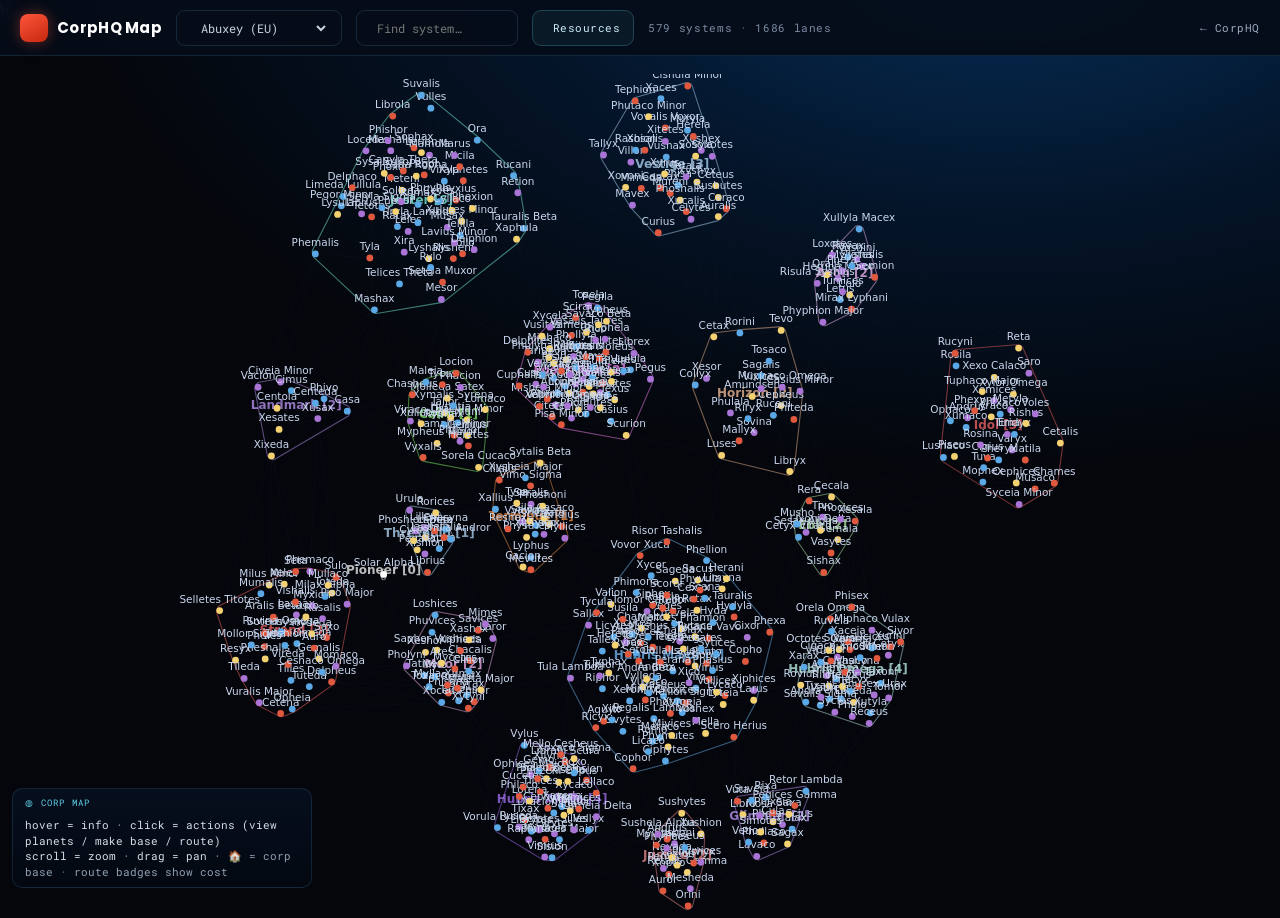
==== map/index.html @ 0e49be0c "Map: fix system clicks swallowed as drags (5px pan threshold) + align canvas offset to 56px header. " ====
<!DOCTYPE html>
<html lang="en">
<head>
<meta charset="utf-8">
<meta name="viewport" content="width=device-width, initial-scale=1">
<title>CorpHQ — SpaceCraft Galaxy Map</title>\n<link rel="icon" type="image/svg+xml" href="data:image/svg+xml,%3Csvg xmlns=%27http://www.w3.org/2000/svg%27 viewBox=%270 0 64 64%27%3E%3Cpolygon points=%2732,5 55,18.5 55,45.5 32,59 9,45.5 9,18.5%27 fill=%27none%27 stroke=%27%235eb2ff%27 stroke-width=%274%27/%3E%3Ccircle cx=%2732%27 cy=%2732%27 r=%278%27 fill=%27%23a78bfa%27/%3E%3Ccircle cx=%2747%27 cy=%2723%27 r=%274%27 fill=%27%23ffb454%27/%3E%3C/svg%3E">
<style>
:root{--bg:#0b0e14;--panel:#161b26;--panel2:#1e2534;--border:#2a3348;--text:#dbe4f5;--dim:#8593ad;--accent:#5eb2ff;--accent2:#ffb454;--good:#4ade80;--bad:#f87171;--chip:#233049;--card:#191f2cf2}
*{box-sizing:border-box}
body{margin:0;background:var(--bg);color:var(--text);font:13px/1.4 system-ui,Segoe UI,Roboto,sans-serif;overflow:hidden}
#top{position:fixed;top:0;left:0;right:0;height:46px;display:flex;align-items:center;gap:10px;padding:0 14px;background:var(--panel);border-bottom:1px solid var(--border);z-index:40}
#top h1{font-size:14px;color:var(--accent);margin:0;white-space:nowrap}
#top a{color:var(--dim);text-decoration:none;font-size:12px}
#top a:hover{color:var(--text)}
select,input{background:var(--panel2);border:1px solid var(--border);color:var(--text);border-radius:7px;padding:5px 8px;font-size:12px;outline:none}
canvas{display:block;cursor:grab}
canvas.drag{cursor:grabbing}
button.btn{background:var(--accent);color:#08111f;border:0;border-radius:7px;padding:5px 10px;font-weight:600;cursor:pointer;font-size:12px}
button.btn.sec{background:var(--panel2);color:var(--text);border:1px solid var(--border)}
button.btn.warn{background:var(--accent2);color:#1a1200}
button.btn:hover{filter:brightness(1.12)}
.muted{color:var(--dim);font-size:11px}

/* hover / pinned card */
#card{position:fixed;width:320px;max-height:82vh;overflow:hidden;display:none;background:var(--card);border:1px solid #3a4763;border-radius:10px;z-index:50;display:none;box-shadow:0 10px 40px #000a;backdrop-filter:blur(4px)}
#card .hd{padding:10px 12px;border-bottom:1px solid var(--border)}
#card .sect{font-size:10px;letter-spacing:1px;color:var(--dim);text-transform:uppercase}
#card .nm{font-size:16px;font-weight:700;margin:2px 0}
#card .sub{font-size:11px;color:var(--dim);display:flex;align-items:center;gap:6px}
.stardot{width:9px;height:9px;border-radius:50%;display:inline-block}
#card .actions{display:flex;gap:6px;padding:8px 12px;border-bottom:1px solid var(--border);flex-wrap:wrap}
#card .grp{padding:6px 12px 2px;font-size:10px;letter-spacing:1px;color:var(--dim)}
#card .ri{display:flex;align-items:center;gap:8px;background:#141a26;border:1px solid #232d42;border-radius:7px;margin:3px 10px;padding:5px 8px}
#card .ri img{width:26px;height:26px;border-radius:5px;flex-shrink:0}
#card .ri .n{flex:1;font-size:12.5px}
#card .badge{background:#1b2740;border:1px solid #2e3f63;color:#9fc3ff;border-radius:5px;font-size:11px;padding:1px 7px;font-weight:600}
#card .none{padding:2px 14px 6px;font-size:11px;color:var(--dim);font-style:italic}
#card .temp{float:right;font-size:10px;font-weight:700;letter-spacing:1px}
#card .foot{padding:8px 12px}

#legend{position:fixed;left:12px;bottom:12px;background:var(--panel);border:1px solid var(--border);border-radius:10px;padding:8px 12px;font-size:11px;z-index:30;max-width:300px;opacity:.92}
#status{position:fixed;left:50%;top:60px;transform:translateX(-50%);background:var(--panel);border:1px solid var(--border);border-radius:8px;padding:6px 14px;z-index:60;display:none}
#resPanel{position:fixed;top:46px;left:0;bottom:0;width:250px;background:var(--panel);border-right:1px solid var(--border);overflow-y:auto;padding:10px;z-index:30;display:none}
.resitem{display:flex;align-items:center;gap:6px;padding:3px 6px;border-radius:6px;cursor:pointer;font-size:12px}
.resitem img{width:20px;height:20px;border-radius:4px}
.resitem:hover{background:var(--panel2)}
.resitem.on{background:#1c2c45;color:var(--accent)}
.resitem .pill{margin-left:auto;font-size:10px;color:var(--dim)}
#routeBar{position:fixed;top:52px;left:50%;transform:translateX(-50%);background:var(--panel);border:1px solid var(--border);border-radius:10px;padding:8px 14px;z-index:35;display:none;font-size:12px;max-width:70vw}
#backBtn{position:fixed;top:56px;left:12px;z-index:35;display:none}
/* modal */
#modal{position:fixed;inset:0;background:#0009;z-index:70;display:none;align-items:center;justify-content:center}
#modal .box{background:var(--panel);border:1px solid var(--border);border-radius:12px;width:420px;max-height:80vh;overflow-y:auto;padding:16px}
#modal h3{margin:0 0 10px;color:var(--accent2);font-size:15px}
#modal label{display:block;margin:8px 0 3px;font-size:12px;color:var(--dim)}
#modal input[type=text]{width:100%}
.mineopt{display:flex;align-items:center;gap:8px;padding:4px 6px;border-radius:6px}
.mineopt:hover{background:var(--panel2)}
.mineopt img{width:22px;height:22px;border-radius:4px}
.mineopt .d{margin-left:auto;font-size:10px;color:var(--dim)}
#toast{position:fixed;bottom:18px;left:50%;transform:translateX(-50%);background:#123524;border:1px solid #1f7a4c;color:#7ef0b2;border-radius:9px;padding:8px 16px;z-index:80;display:none;font-size:13px}
.scrollsec{max-height:38vh;overflow-y:auto;overscroll-behavior:contain}
.scrollsec::-webkit-scrollbar{width:8px}
.scrollsec::-webkit-scrollbar-thumb{background:#2e3a55;border-radius:4px}
.finder{position:fixed;top:46px;right:0;bottom:0;width:300px;background:var(--panel);border-left:1px solid var(--border);overflow-y:auto;padding:10px;z-index:16;display:none}
.finder .fhead{display:flex;align-items:center;gap:8px;margin-bottom:8px}
.finder .fhead img{width:26px;height:26px;border-radius:5px}
.finder select{width:100%;margin-bottom:8px}
.frow{display:flex;justify-content:space-between;gap:6px;padding:6px;border-radius:7px;cursor:pointer;border-bottom:1px solid #1e2637;font-size:12px}
.frow:hover{background:var(--panel2)}
</style>
<link rel="preconnect" href="https://fonts.gstatic.com" crossorigin>
<link href="https://fonts.googleapis.com/css2?family=Poppins:wght@600;700&family=Roboto+Mono:wght@400;500;600&family=Inter:wght@400;500;600&display=swap" rel="stylesheet">
<link rel="stylesheet" href="https://unpkg.com/@phosphor-icons/web@2.1.0/src/fill/style.css">
<style id="hud-map-skin">
:root{
  --bg:#04060b !important;--panel:#0b1a30 !important;--panel2:#12233c !important;--border:#1d3a5c !important;
  --text:#eaf3fb !important;--dim:#9fb0c4 !important;--accent:#66e0fa !important;--accent2:#ffd049 !important;
  --good:#5fe9ce !important;--bad:#ff7a7a !important;--chip:#12233c !important;--card:rgba(8,18,34,.96) !important;
}
body{font-family:"Inter",-apple-system,BlinkMacSystemFont,"Segoe UI",Roboto,sans-serif !important;
  background:radial-gradient(1200px 700px at 78% -8%, #06305c 0%, #041428 42%, #04060b 78%) !important;}
#top{background:rgba(6,13,24,.92) !important;border-bottom:1px solid rgba(96,165,215,.16) !important;backdrop-filter:blur(6px)}
#top h1{font-family:"Poppins","Inter",sans-serif !important;font-weight:700 !important;color:#fff !important;letter-spacing:.02em}
#legend,#status,#routeBar,#resPanel,.finder,#modal .box{background:linear-gradient(180deg,rgba(8,18,34,.94),rgba(4,9,18,.96)) !important;border-color:rgba(96,165,215,.18) !important}
button.btn{background:linear-gradient(150deg,#04aad6,#0d6d91) !important;color:#04121c !important;border:1px solid #66e0fa !important;font-family:"Roboto Mono",monospace;font-weight:600}
button.btn.sec{background:rgba(102,224,250,.06) !important;color:#cfeefb !important;border:1px solid rgba(102,224,250,.2) !important}
button.btn.warn{background:linear-gradient(150deg,#fd563c,#c6280f) !important;color:#fff !important;border:1px solid #ff7b66 !important}
select,input{background:rgba(6,14,26,.7) !important;border:1px solid rgba(96,165,215,.18) !important;color:var(--text) !important;font-family:"Roboto Mono",monospace}
.resitem.on{background:rgba(102,224,250,.12) !important;color:var(--accent) !important}
#modal h3{color:var(--accent2) !important;font-family:"Poppins",sans-serif}
/* --- map header, matched to CorpHQ HUD reference --- */
#top{height:56px !important;gap:14px !important;padding:0 20px !important}
#top .mtitle{display:flex;align-items:center;gap:9px}
#top .mlogo{width:28px;height:28px;border-radius:8px;background:linear-gradient(150deg,#fd563c,#c6280f);display:flex;align-items:center;justify-content:center;box-shadow:0 0 14px rgba(253,86,60,.4)}
#top .mlogo i{font-size:16px;color:#fff}
#top .mword{font-family:"Poppins",sans-serif;font-weight:700;font-size:15px;color:#fff;letter-spacing:.02em}
#top .mpill{display:flex;align-items:center;gap:8px;background:rgba(6,14,26,.7);border:1px solid rgba(96,165,215,.18);border-radius:9px;padding:0 12px;height:36px}
#top .mpill i{font-size:14px;color:#66e0fa}
#top .mpill select,#top .mpill input{background:transparent !important;border:0 !important;padding:0 !important;height:34px;font-family:"Roboto Mono",monospace;font-size:12px;color:#c7d4e2 !important;outline:none;cursor:pointer}
#top .mpill input{width:128px;cursor:text}
#top .mbtn{display:inline-flex;align-items:center;gap:7px;height:36px;background:rgba(102,224,250,.06);border:1px solid rgba(102,224,250,.22);border-radius:9px;padding:0 13px;color:#cfeefb;font-family:"Roboto Mono",monospace;font-size:11px;letter-spacing:.04em;cursor:pointer}
#top .mbtn i{font-size:13px}
#top .mbtn:hover{border-color:rgba(102,224,250,.45)}
#top .mmeta{font-family:"Roboto Mono",monospace;font-size:11px;letter-spacing:.06em;color:#7d8ba1}
#top .mback{font-family:"Roboto Mono",monospace;font-size:11px;letter-spacing:.05em;color:#9fb0c4;text-decoration:none}
#top .mback:hover{color:#cfeefb}
/* panels re-anchored to 56px header */
#resPanel,.finder{top:56px !important}
#backBtn{top:66px !important}
#routeBar{top:64px !important}
#status{top:70px !important}
/* system detail card: top accent line */
#card{position:relative;border:1px solid rgba(102,224,250,.26) !important;border-radius:14px !important;box-shadow:0 30px 80px rgba(2,8,20,.6) !important}
#card::before{content:"";position:absolute;top:0;left:0;right:0;height:2px;background:linear-gradient(90deg,transparent,#66e0fa,transparent);z-index:3}
/* legend eyebrow */
#legend .leg-eyebrow{font-family:"Roboto Mono",monospace;font-size:9px;letter-spacing:.14em;color:#66e0fa;margin-bottom:8px;display:block}
#legend{font-family:"Roboto Mono",monospace !important}
</style>
</head>
<body>
<div id="top">
  <div class="mtitle"><span class="mlogo"><i class="ph-fill ph-shooting-star"></i></span><span class="mword">CorpHQ Map</span></div>
  <div class="mpill"><i class="ph-fill ph-globe"></i><select id="quadSel"></select></div>
  <div class="mpill"><i class="ph-fill ph-magnifying-glass"></i><input id="sysSearch" placeholder="Find system…" list="sysList"><datalist id="sysList"></datalist></div>
  <button class="mbtn" onclick="toggleRes()"><i class="ph-fill ph-funnel"></i>Resources</button>
  <button class="mbtn" id="routeClear" onclick="clearRoute()" style="display:none"><i class="ph-fill ph-x"></i>Clear route</button>
  <span class="mmeta" id="quadInfo"></span>
  <span style="flex:1"></span>
  <span class="mmeta" id="pilotChip" style="cursor:pointer" onclick="changePilot()" title="change pilot name"></span>
  <a class="mback" href="../">← CorpHQ</a>
</div>
<div id="resPanel"></div>
<div id="finder" class="finder"></div>
<button class="btn sec" id="backBtn" onclick="exitSystem()">← Galaxy</button>
<div id="routeBar"></div>
<canvas id="cv"></canvas>
<div id="card"></div>
<div id="legend"></div>
<div id="status"></div>
<div id="modal"><div class="box" id="modalBox"></div></div>
<div id="toast"></div>
<script src="https://cdn.jsdelivr.net/npm/@supabase/supabase-js@2"></script>
<script>
const RESOURCE_NAMES = {"aludeposit": "Aluminum Deposit", "aluclusterunderwaternative": "Aluminum Reduction", "aluclusteraquamarine": "Aquamarine", "alutitaneclusteraugurite": "Augurite", "copperclusterazurite": "Azurite", "basaltshell": "Basalt Shell", "aluironclusterbauxite": "Bauxite Rock", "shipwreckdeco05": "Big Intake Vent", "shipwreckblackbox": "Black Box", "bluegranitshell": "Blue Granite Shell", "copperclusternativecopper": "Brassy Outcrop", "waterdeposit": "Brine Pool", "brinegeyser": "Brine Water Geyser", "uraniumvanadiumclustercarnotite": "Carnotite Cluster", "chalcedonyshell": "Chalcedony Shell", "copperclusterchalcocite": "Chalcocite", "copperironclusterchalcopyrite": "Chalcopyrite", "chondriteshell": "Chondrite", "scoriashell": "Cinder", "cinnabar": "Cinnabar", "clayshell": "Clay Shell", "carbonclustercoal": "Coal Clump", "coaldeposit": "Coal Deposit", "platinumclustercooperite": "Cooperite", "copperdeposit": "Copper Deposit", "copperclustercopperstone": "Cupric Stone", "alunuggetdeposit": "Dense Aluminum Deposit", "coppernuggetdeposit": "Dense Copper Deposit", "ironnuggetdeposit": "Dense Iron Deposit", "platnuggetdeposit": "Dense Platinum Deposit", "dres22": "Deposit", "elmeriumclusterelmeritenight": "Elmerite", "aluclusteremerald": "Emerald", "ironclusterironstone": "Ferric Stone", "ironclusternickeliron": "Ferrous Outcrop", "gabbroshell": "Gabbro Shell", "diamondcluster": "Gigantic Diamonds", "granitshell": "Granite Shell", "graphitecluster": "Graphite", "quartzgrey": "Gray Quartz", "shipwrecktitaniumbeam": "Heavy-Duty Beam", "heliumgeyser": "Helium Geyser", "elmeriumclusterelmeriteday": "Hollow Outcrop", "shipwrecksteelhullscraps": "Hull Steel Scraps", "iceshell": "Ice Shell", "shipwreckdeco04": "Intake Vent", "irondeposit": "Iron Deposit", "ironasteroidshell": "Iron Spherule", "shipwreckcoil": "Magnetic Coil", "ironclustermagnetite": "Magnetite", "copperclustermalachite": "Malachite", "mercurygeyser": "Mercury Geyser", "mercurydeposit": "Mercury Pool", "shipwreckironsheet": "Metal Sheet", "shipwreckmicrochip": "Microchip", "shipwreckmotor": "Motor", "obsidianshell": "Obsidian Shell", "opalshell": "Opal Shell", "vanadiumclusterpatronite": "Patronite", "platinumclusterplatinomagnetite": "Plagnetite", "platinumdeposit": "Platinum Deposit", "shipwreckzirconiumtube": "Pressure-tight Tube", "pumiceshell": "Pumice", "pyritedeposit": "Pyrite Deposit", "pyrite": "Pyrite Formation", "radongeyser": "Radon Geyser", "quartzred": "Red Quartz", "rockwoodroot": "Rockwood Root", "shipwreckdeco01": "Round Hatch", "ironclusterspecularite": "S-Iron Cluster", "sandstonedeposit": "Sandstone Deposit", "silicatesandstone": "Sandstone Mound", "ironcarbonclustersiderite": "Siderite", "shipwrecksolarcell": "Solar Cell", "spacewheatroot": "Spacekorn Root", "shipwreckwing01": "Spoilers", "shipwreckwing02": "Spoilers", "shipwreckplate1": "Stainless Plate", "shipwrecksteelscraps": "Steel Scraps", "shipwrecksteelbeam": "Structural Beam", "sulfurdeposit": "Sulfur Deposit", "sulfurstone": "Sulphuric Stone", "shipwrecksystemscraps": "System Scraps", "copperclustertenorite": "Tenorite", "titaneclustertitanite": "Titanite", "titaniumdeposit": "Titanium Deposit", "irontitaneclustertitanomagnetite": "Titanomagnetite", "tungstendeposit": "Tungsten Deposit", "tungstenclusterunderwaternative": "Tungsten Reduction", "aluclusterturquoise": "Turquoise Clump", "aluclusterturquoisestone": "Turquoise Stone", "uraniumclusteruraninite": "Uraninite Outcrop", "vanadiumclustervanadinite": "Vanadinite", "vanadiumdeposit": "Vanadium Deposit", "carbonclustervitrous": "Vitreous Carbon", "vitriolgeyser": "Vitriol Geyser", "vitrioldeposit": "Vitriol Pool", "volcanicshell": "Volcanic Shell", "watergeyser": "Water Geyser", "shipwreckcoppertube": "Watertight Tube", "aluclusterwhitefeldspar": "White Feldspar Mound", "quartzwhite": "White Quartz", "shipwreckwing04": "Wings", "shipwreckwire": "Wire", "irontungstenclusterwolframite": "Wolframite", "zirconiumclusterzircon": "Zircon"};
const SYNC = { url:'https://echjwaxjgzhsqyhrlvzj.supabase.co', key:'sb_publishable_KrVSX1GtQrCSpmuHaZbEFw_VXBMNW9C' };
window.QUADS_URL='../data/index.json';
const ICON = id => 'https://cdn.pixel6.tools/spacecraft/images/icons/resources/'+id+'.webp?v=2';
const $ = s=>document.querySelector(s);
const esc = s=>String(s??'').replace(/[&<>"]/g,c=>({'&':'&amp;','<':'&lt;','>':'&gt;','"':'&quot;'}[c]));
const pretty = id => RESOURCE_NAMES[id.replace(/_/g,'').toLowerCase()] || id.replace(/_/g,' ').replace(/([a-z])([A-Z])/g,'$1 $2');
const ROMAN=['I','II','III','IV','V','VI','VII','VIII','IX','X','XI','XII'];
const TEMPS={PlanetCold2:['FROZEN','#7dd3fc'],PlanetCold1:['COLD','#a5d8ff'],PlanetHot1:['HOT','#fb923c'],PlanetHot2:['SCORCHING','#f87171']};
const STARC={Blue:'#5aa9e6',Red:'#f87171',Yellow:'#fbbf24',White:'#e2e8f0',Orange:'#fb923c',Green:'#4ade80',Purple:'#c084fc'};

let G=null, corpState=null, view={x:0,y:0,k:1}, mode='galaxy', curSys=null;
let hoverSys=null, hoverPlanet=null, pinned=null; // pinned = {type:'system'|'planet', sys, planet}
let resFilter=null, route={a:null,b:null,path:null,cost:0};
const cv=$('#cv'), ctx=cv.getContext('2d');
function resize(){ cv.width=innerWidth; cv.height=innerHeight-56; cv.style.marginTop='56px'; draw(); }
addEventListener('resize',resize);

/* ---------- data ---------- */
async function loadQuad(slug){
  showStatus('Loading '+slug+'…');
  G = await fetch('../data/galaxy-'+slug+'.json').then(r=>r.json());
  G.sysById={}; G.systems.forEach(s=>G.sysById[s.id]=s);
  G.adj={};
  for(const e of G.edges){ (G.adj[e.a]=G.adj[e.a]||[]).push({to:e.b,cost:e.cost}); (G.adj[e.b]=G.adj[e.b]||[]).push({to:e.a,cost:e.cost}); }
  G.resIndex={};
  for(const sy of G.systems) for(const pl of sy.planets) for(const k of ['res','dep','gey']) for(const rr of (pl[k]||[])){ (G.resIndex[rr.id]=G.resIndex[rr.id]||[]).push({sys:sy.id, p:pl.i, d:rr.d||0, n:rr.n||1}); }
  const xs=G.systems.map(s=>s.x), ys=G.systems.map(s=>s.y);
  const minx=Math.min(...xs),maxx=Math.max(...xs),miny=Math.min(...ys),maxy=Math.max(...ys);
  const k=Math.min(cv.width/(maxx-minx+200), cv.height/(maxy-miny+200));
  view={k, x:cv.width/2-(minx+maxx)/2*k, y:cv.height/2-(miny+maxy)/2*k};
  mode='galaxy'; curSys=null; pinned=null; clearRoute(false);
  $('#sysList').innerHTML=G.systems.map(s=>`<option value="${esc(s.name)}">`).join('');
  $('#quadInfo').textContent=G.systems.length+' systems · '+G.edges.length+' lanes';
  buildResourcePanel(); hideStatus(); hideCard(); draw();
  localStorage.setItem('corpmap:quad',slug);
}
function showStatus(t){ $('#status').textContent=t; $('#status').style.display='block'; }
function hideStatus(){ $('#status').style.display='none'; }
function toast(t){ const e=$('#toast'); e.textContent=t; e.style.display='block'; setTimeout(()=>e.style.display='none',2600); }

/* ---------- corp state ---------- */
async function pullCorp(){
  if(!window.CORP){ corpState={bases:[]}; return; }
  try{
    const r=await fetch(SYNC.url+'/rest/v1/bases?select=*',{headers:authHeaders()});
    const rows=await r.json();
    corpState={bases: Array.isArray(rows)? rows.map(x=>({id:x.id,name:x.name,type:x.btype,owner:x.owner,quadrant:x.quadrant,system:x.system,planet:x.planet,mining:x.mining||[]})) : []};
    draw();
  }catch(e){ corpState=corpState||{bases:[]}; }
}

/* ---------- aggregation ---------- */
function aggSys(s){
  const agg={res:{},dep:{},gey:{}};
  for(const p of s.planets) for(const k of ['res','dep','gey']) for(const r of (p[k]||[])){
    const e=agg[k][r.id]=agg[k][r.id]||{n:0,d:0}; e.n++; e.d=Math.max(e.d, r.d||0);
  }
  return agg;
}
function systemHasRes(s,id){ return s.planets.some(p=>['res','dep','gey'].some(k=>(p[k]||[]).some(r=>r.id===id))); }

/* ---------- resource panel ---------- */
function buildResourcePanel(){
  const m={};
  for(const s of G.systems) for(const p of s.planets) for(const k of ['res','dep','gey']) for(const r of (p[k]||[])){ m[r.id]=m[r.id]||new Set(); m[r.id].add(s.id); }
  const items=Object.entries(m).sort((a,b)=>pretty(a[0]).localeCompare(pretty(b[0])));
  $('#resPanel').innerHTML='<div class="muted" style="margin-bottom:6px">Click to highlight systems</div>'+
    items.map(([id,set])=>`<div class="resitem ${resFilter===id?'on':''}" onclick="setResFilter('${id}')"><img referrerpolicy="no-referrer" src="${ICON(id)}" onerror="this.style.visibility='hidden'"><span>${esc(pretty(id))}</span><span class="pill">${set.size}</span></div>`).join('');
}
function setResFilter(id){ resFilter=resFilter===id?null:id; buildResourcePanel(); renderFinder(resFilter); draw(); }
function toggleRes(){ const p=$('#resPanel'); p.style.display=p.style.display==='block'?'none':'block'; }

/* ---------- routing ---------- */
function dijkstra(a,b){
  const dist={},prev={},pq=[[0,a]]; dist[a]=0;
  while(pq.length){
    pq.sort((x,y)=>x[0]-y[0]); const [d,u]=pq.shift();
    if(u===b)break; if(d>(dist[u]??Infinity))continue;
    for(const e of (G.adj[u]||[])){ const nd=d+e.cost; if(nd<(dist[e.to]??Infinity)){dist[e.to]=nd;prev[e.to]=u;pq.push([nd,e.to]);} }
  }
  if(dist[b]==null)return null;
  const path=[b]; let c=b; while(c!==a){c=prev[c];path.unshift(c);}
  return {path,cost:dist[b]};
}
function dijkstraAll(a){
  const dist={},hops={},pq=[[0,a]]; dist[a]=0; hops[a]=0;
  while(pq.length){ pq.sort((x,y)=>x[0]-y[0]); const [d,u]=pq.shift(); if(d>(dist[u]??Infinity))continue;
    for(const e of (G.adj[u]||[])){ const nd=d+e.cost; if(nd<(dist[e.to]??Infinity)){ dist[e.to]=nd; hops[e.to]=hops[u]+1; pq.push([nd,e.to]); } } }
  return {dist,hops};
}
function closeFinder(){ resFilter=null; buildResourcePanel(); renderFinder(null); draw(); }
function renderFinder(id){
  const f=document.getElementById('finder');
  if(!id||!G.resIndex[id]){ f.style.display='none'; return; }
  const origins=[];
  if(corpState&&corpState.bases) for(const b of corpState.bases){ const sy=b.system&&G.systems.find(x=>x.name.toLowerCase()===String(b.system).toLowerCase()); if(sy&&!origins.find(o=>o.id===sy.id)) origins.push({id:sy.id,label:'🏠 '+b.name}); }
  const selS = (typeof pinned!=='undefined'&&pinned&&pinned.sys)?pinned.sys:null;
  if(selS&&!origins.find(o=>o.id===selS.id)) origins.push({id:selS.id,label:'📍 '+selS.name});
  let originId = window.__fOrigin||null;
  if(!origins.find(o=>o.id===originId)) originId = origins[0]?origins[0].id:null;
  let dist=null,hops=null;
  if(originId){ const r=dijkstraAll(originId); dist=r.dist; hops=r.hops; }
  const rows=G.resIndex[id].map(e=>({sys:e.sys,p:e.p,d:e.d,n:e.n,score:(e.d||0.01)*(e.n||1)})).sort((a,b)=>b.score-a.score).slice(0,40);
  f.innerHTML = `<div class="fhead"><img referrerpolicy="no-referrer" src="${ICON(id)}" onerror="this.style.visibility='hidden'"><b>${esc(pretty(id))}</b><span style="flex:1"></span><span style="cursor:pointer;color:var(--dim)" onclick="closeFinder()">✕</span></div>`
    + `<div class="muted" style="font-size:11px;margin-bottom:6px">Best spots by density × nodes${dist?' · route from origin':''}</div>`
    + (origins.length? `<select onchange="window.__fOrigin=this.value;renderFinder('${id}')">${origins.map(o=>`<option value="${o.id}" ${o.id===originId?'selected':''}>${esc(o.label)}</option>`).join('')}</select>`
       : `<div class="muted" style="font-size:11px;margin-bottom:6px">No corp base in this quadrant — add one (or click a system, then reopen) for routes.</div>`)
    + rows.map(e=>{ const sy=G.sysById[e.sys]; const pn=sy.name+' '+(ROMAN[e.p]||(e.p+1));
        const route = (dist&&dist[e.sys]!=null) ? `${hops[e.sys]} jumps · FTL ${dist[e.sys]}` : (dist?'unreachable':'');
        return `<div class="frow" onclick="jumpTo('${e.sys}')"><div><b>${esc(pn)}</b><div class="muted" style="font-size:10px">${esc(sy.sector)} [${sy.level}]</div></div><div style="text-align:right"><span style="color:var(--accent2)">d${e.d}</span> ×${e.n||1}${route?`<div class="muted" style="font-size:10px">${route}</div>`:''}</div></div>`;
      }).join('');
  f.style.display='block';
}
function setRoute(which, sysId){
  route[which]=sysId; route.path=null;
  if(route.a&&route.b){ const r=dijkstra(route.a,route.b); if(r){route.path=r.path;route.cost=r.cost;} }
  renderRouteBar(); hideCard(); pinned=null; draw();
}
function clearRoute(redraw=true){ route={a:null,b:null,path:null,cost:0}; renderRouteBar(); if(redraw)draw(); }
function renderRouteBar(){
  const bar=$('#routeBar'), btn=$('#routeClear');
  if(!route.a&&!route.b){ bar.style.display='none'; btn.style.display='none'; return; }
  btn.style.display='';
  const nm=id=>id?esc(G.sysById[id].name):'<i class="muted">pick…</i>';
  let html=`<b style="color:var(--good)">Route</b> &nbsp; A: ${nm(route.a)} &nbsp;→&nbsp; B: ${nm(route.b)}`;
  if(route.path) html+=` &nbsp;·&nbsp; <b>${route.path.length-1} jumps</b> · total FTL cost <b style="color:var(--good)">${route.cost}</b>`;
  else if(route.a&&route.b) html+=' &nbsp;·&nbsp; <span style="color:var(--bad)">no path</span>';
  bar.innerHTML=html; bar.style.display='block';
}

/* ---------- coordinate helpers ---------- */
function sxy(s){ return [s.x*view.k+view.x, s.y*view.k+view.y]; }
function planetLayout(){
  // returns [{p, x, y, r}] for current system view, plus star pos
  const s=curSys, out=[];
  const pts=s.planets.filter(p=>p.pos);
  let minx=0,maxx=1,miny=0,maxy=1;
  if(pts.length){
    const xs=pts.map(p=>p.pos.x), ys=pts.map(p=>p.pos.z!==undefined?p.pos.z:p.pos.y);
    minx=Math.min(...xs,0); maxx=Math.max(...xs,0); miny=Math.min(...ys,0); maxy=Math.max(...ys,0);
  }
  const pad=120, k=Math.min((cv.width-2*pad)/((maxx-minx)||1), (cv.height-2*pad)/((maxy-miny)||1));
  const ox=cv.width/2-(minx+maxx)/2*k, oy=cv.height/2-(miny+maxy)/2*k + 23;
  s.planets.forEach((p,idx)=>{
    let x,y;
    if(p.pos){ x=p.pos.x*k+ox; y=(p.pos.z!==undefined?p.pos.z:p.pos.y)*k+oy; }
    else { x=cv.width/2+(idx+1)*90; y=cv.height/2; }
    out.push({p,x,y,r:16});
  });
  return {planets:out, star:{x:0*k+ox, y:0*k+oy, r:26}};
}

/* ---------- drawing ---------- */
function draw(){
  if(!G)return;
  ctx.clearRect(0,0,cv.width,cv.height);
  if(mode==='system'){ drawSystem(); return; }
  // sectors
  for(const sec of G.sectors){
    if(!sec.polygon||!sec.polygon.length)continue;
    ctx.beginPath();
    sec.polygon.forEach((p,i)=>{const x=p[0]*view.k+view.x,y=p[1]*view.k+view.y;i?ctx.lineTo(x,y):ctx.moveTo(x,y);});
    ctx.closePath(); ctx.strokeStyle=sec.color+'77'; ctx.lineWidth=1.1; ctx.stroke();
    if(sec.centroid&&view.k>0.04){ ctx.fillStyle=sec.color+'bb'; ctx.font='bold 12px system-ui'; ctx.textAlign='center'; ctx.fillText(sec.name+' ['+sec.level+']', sec.centroid.x*view.k+view.x, sec.centroid.y*view.k+view.y); }
  }
  // edges
  ctx.lineWidth=0.5; ctx.strokeStyle='#2a334844'; ctx.beginPath();
  for(const e of G.edges){ const a=G.sysById[e.a],b=G.sysById[e.b]; if(!a||!b)continue; const[x1,y1]=sxy(a),[x2,y2]=sxy(b); ctx.moveTo(x1,y1); ctx.lineTo(x2,y2); }
  ctx.stroke();
  // route path with cost pills
  if(route.path){
    ctx.lineWidth=3; ctx.strokeStyle='#a78bfa'; ctx.setLineDash([7,5]); ctx.beginPath();
    route.path.forEach((id,i)=>{const[x,y]=sxy(G.sysById[id]);i?ctx.lineTo(x,y):ctx.moveTo(x,y);});
    ctx.stroke(); ctx.setLineDash([]);
    let acc=0;
    for(let i=0;i<route.path.length-1;i++){
      const A=G.sysById[route.path[i]],B=G.sysById[route.path[i+1]];
      const e=(G.adj[A.id]||[]).find(x=>x.to===B.id); const c=e?e.cost:0; acc+=c;
      const[x1,y1]=sxy(A),[x2,y2]=sxy(B); const mx=(x1+x2)/2,my=(y1+y2)/2;
      const label=c+' ('+acc+')';
      ctx.font='bold 11px system-ui'; const w=ctx.measureText(label).width+12;
      ctx.fillStyle='#4c1d95'; ctx.strokeStyle='#a78bfa'; ctx.lineWidth=1;
      roundRect(mx-w/2,my-9,w,18,9); ctx.fill(); ctx.stroke();
      ctx.fillStyle='#e9d5ff'; ctx.textAlign='center'; ctx.textBaseline='middle'; ctx.fillText(label,mx,my); ctx.textBaseline='alphabetic';
    }
  }
  // systems
  for(const s of G.systems){
    const[x,y]=sxy(s);
    if(x<-25||y<-25||x>cv.width+25||y>cv.height+25)continue;
    const dim=resFilter&&!systemHasRes(s,resFilter);
    const isEnd=route.a===s.id||route.b===s.id;
    ctx.beginPath(); ctx.arc(x,y,(pinned&&pinned.sys===s)||s===hoverSys?5.5:3.4,0,7);
    ctx.fillStyle=dim?'#33415566':(s.color||'#8ab'); ctx.fill();
    if(resFilter&&!dim){ctx.strokeStyle='#ffb454';ctx.lineWidth=1.6;ctx.stroke();}
    if(isEnd){ctx.strokeStyle='#a78bfa';ctx.lineWidth=2.2;ctx.stroke();}
    if(view.k>0.10){ ctx.fillStyle='#c9d6ee'; ctx.font='10.5px system-ui'; ctx.textAlign='center'; ctx.fillText(s.name,x,y-8); }
  }
  // corp bases
  drawBases(s=>sxy(s));
  // hover label (zoomed out)
  if(hoverSys&&view.k<=0.10){const[x,y]=sxy(hoverSys);ctx.fillStyle='#fff';ctx.font='12px system-ui';ctx.textAlign='center';ctx.fillText(hoverSys.name,x,y-9);}
  if(route.a&&!route.b){const[x,y]=sxy(G.sysById[route.a]);ctx.fillStyle='#a78bfa';ctx.font='bold 13px system-ui';ctx.fillText('A',x+9,y-7);}
}
function roundRect(x,y,w,h,r){ ctx.beginPath(); ctx.moveTo(x+r,y); ctx.arcTo(x+w,y,x+w,y+h,r); ctx.arcTo(x+w,y+h,x,y+h,r); ctx.arcTo(x,y+h,x,y,r); ctx.arcTo(x,y,x+w,y,r); ctx.closePath(); }
function drawBases(project){
  if(!corpState)return;
  for(const b of corpState.bases){
    if(mode==='galaxy'){
      if(b.quadrant && G.quadrant && b.quadrant!==G.quadrant && b.quadrant.toLowerCase().indexOf(G.name?G.name.toLowerCase():'zzz')<0) continue;
      const s=b.system&&G.systems.find(x=>x.name.toLowerCase()===String(b.system).toLowerCase());
      if(!s)continue; const[x,y]=project(s);
      ctx.font='13px system-ui'; ctx.textAlign='center'; ctx.fillText(b.type==='personal'?'⛺':'🏠',x,y-14);
    }
  }
}
function drawSystem(){
  const s=curSys, lay=planetLayout();
  // grid
  ctx.strokeStyle='#12314030'; ctx.lineWidth=1;
  for(let gx=0;gx<cv.width;gx+=90){ctx.beginPath();ctx.moveTo(gx,0);ctx.lineTo(gx,cv.height);ctx.stroke();}
  for(let gy=0;gy<cv.height;gy+=90){ctx.beginPath();ctx.moveTo(0,gy);ctx.lineTo(cv.width,gy);ctx.stroke();}
  // star
  ctx.beginPath(); ctx.arc(lay.star.x,lay.star.y,lay.star.r,0,7);
  ctx.fillStyle=STARC[s.star]||'#5aa9e6'; ctx.fill();
  ctx.strokeStyle='#e2e8f0aa'; ctx.lineWidth=2; ctx.stroke();
  ctx.fillStyle='#c9d6ee'; ctx.font='11px system-ui'; ctx.textAlign='center'; ctx.fillText((s.star||'')+' Star', lay.star.x, lay.star.y+lay.star.r+16);
  // planets
  for(const o of lay.planets){
    const t=TEMPS[o.p.temp];
    ctx.beginPath(); ctx.arc(o.x,o.y,o.r,0,7);
    ctx.fillStyle=o.p.color||'#997357'; ctx.fill();
    ctx.lineWidth=o.p===hoverPlanet||(pinned&&pinned.planet===o.p)?3.5:2.5;
    ctx.strokeStyle=t?t[1]:'#4ade80'; ctx.stroke();
    ctx.fillStyle='#fff'; ctx.font='bold 12px system-ui'; ctx.textAlign='center';
    ctx.fillText(s.name+' '+(ROMAN[o.p.i]||o.p.i+1), o.x, o.y-o.r-8);
    // corp base on this planet?
    if(corpState) for(const b of corpState.bases){
      if(b.system&&b.system.toLowerCase()===s.name.toLowerCase()&&b.planet===(s.name+' '+(ROMAN[o.p.i]||''))){ ctx.font='15px system-ui'; ctx.fillText('🏠',o.x,o.y+o.r+18); }
    }
  }
  ctx.fillStyle='#8593ad'; ctx.font='12px system-ui'; ctx.textAlign='left';
  ctx.fillText(s.name+' ('+(s.designation||'')+') — '+s.planets.length+' planets · sector '+s.sector+' ['+s.level+']', 14, 22);
}

/* ---------- cards ---------- */
function resRows(entries, kind){
  if(!entries.length) return `<div class="none">No ${kind} recorded.</div>`;
  return entries.map(([id,val])=>`<div class="ri"><img referrerpolicy="no-referrer" src="${ICON(id)}" onerror="this.style.visibility='hidden'"><span class="n">${esc(pretty(id))}</span><span class="badge">${val}</span></div>`).join('');
}
function showSystemCard(s, px, py, pin){
  const agg=aggSys(s);
  const star=STARC[s.star]||'#5aa9e6';
  const _hereSys = pin ? basesHere(s, null) : [];
  const actions = pin?`<div class="actions">
      <button class="btn" onclick="enterSystem('${s.id}')">👁 View planets</button>
      ${_hereSys.length?`<button class="btn" onclick="viewBaseModal('${s.id}','null')">🏠 See base${_hereSys.length>1?'s':''} (${_hereSys.length})</button>`:''}
      <button class="btn warn" onclick="openBaseModal('${s.id}',null)">🏠 ${_hereSys.length?'Build another':'Make base'}</button>
      <button class="btn sec" onclick="setRoute('a','${s.id}')">Route A</button>
      <button class="btn sec" onclick="setRoute('b','${s.id}')">Route B</button>
    </div>`:`<div class="actions muted" style="border:none;padding:6px 12px">click system for actions</div>`;
  const sec=(k,t)=>{const entries=Object.entries(agg[k]).sort((a,b)=>(b[1].d||0)-(a[1].d||0)).map(([id,v])=>[id,'x'+v.n]); return `<div class="grp">${t}</div>`+resRows(entries, t.toLowerCase());};
  $('#card').innerHTML=`<div class="hd"><span class="sect">${esc(s.sector)} [${s.level}]</span>
      <div class="nm">${esc(s.name)} <span class="muted">(${esc(s.designation||'')})</span></div>
      <div class="sub"><span class="stardot" style="background:${star}"></span>${esc(s.star||'?')} Star · ${s.planets.length} Planets</div></div>
    ${actions}<div class="scrollsec">${sec('res','Resources')}</div>${sec('dep','Deposits')}${sec('gey','Geysers')}<div style="height:8px"></div>`;
  placeCard(px,py);
}
function showPlanetCard(s, p, px, py, pin){
  const t=TEMPS[p.temp];
  const pname=s.name+' '+(ROMAN[p.i]||p.i+1);
  const _here = pin ? basesHere(s, p.i) : [];
  const actions = pin ? `<div class="actions">${ _here.length
      ? `<button class="btn" onclick="viewBaseModal('${s.id}',${p.i})">👁 See base${_here.length>1?'s':''} (${_here.length})</button><button class="btn warn" onclick="openBaseModal('${s.id}',${p.i})">🏠 Build another</button>`
      : `<button class="btn warn" onclick="openBaseModal('${s.id}',${p.i})">🏠 Make base here</button>` }</div>` : '';
  const rows=(arr,title)=>`<div class="grp">${title}</div>`+resRows((arr||[]).slice().sort((a,b)=>(b.d||0)-(a.d||0)).map(r=>[r.id, r.d!=null?r.d:('x'+(r.n||1))]), title.toLowerCase());
  $('#card').innerHTML=`<div class="hd">${t?`<span class="temp" style="color:${t[1]}">${t[0]}</span>`:''}<span class="sect">${esc(s.sector)} [${s.level}]</span>
      <div class="nm">${esc(pname)}</div></div>
    ${actions}${rows(p.res,'Resources')}${rows(p.dep,'Deposits')}${rows(p.gey,'Geysers')}<div style="height:8px"></div>`;
  placeCard(px,py);
}
function placeCard(px,py){
  const c=$('#card'); c.style.display='block';
  const w=330, h=Math.min(c.scrollHeight, innerHeight*0.7);
  let x=px+18, y=py-30;
  if(x+w>innerWidth-8)x=px-w-18; if(x<8)x=8;
  if(y+h>innerHeight-8)y=innerHeight-h-8; if(y<52)y=52;
  c.style.left=x+'px'; c.style.top=y+'px';
}
function hideCard(){ $('#card').style.display='none'; }

/* ---------- system view ---------- */
function enterSystem(id){ curSys=G.sysById[id]; mode='system'; pinned=null; hoverPlanet=null; hideCard(); $('#backBtn').style.display='block'; draw(); }
function exitSystem(){ mode='galaxy'; curSys=null; pinned=null; hideCard(); $('#backBtn').style.display='none'; draw(); }

/* ---------- pilot profile ---------- */
function changePilot(){ const n=prompt('Pilot name:', pilot()?pilot().name:''); if(n&&n.trim()){ if(window.savePilotProfile) savePilotProfile(n.trim()); else localStorage.setItem('corp:pilot', JSON.stringify({name:n.trim()})); } }
function pilotChip(){ const el=document.getElementById('pilotChip'); if(el) el.textContent = pilot()? '👨‍🚀 '+pilot().name : ''; }
setInterval(pilotChip, 1500);
function pilot(){ try{return JSON.parse(localStorage.getItem('corp:pilot'))||null;}catch(e){return null;} }
function ensurePilot(){
  if(pilot()) return;
  $('#modalBox').innerHTML=`<h3>👨‍🚀 Who are you, pilot?</h3>
    <p class="muted">One-time setup on this device. Your name is attached to the bases you create.</p>
    <label>Pilot name</label><input type="text" id="pilotName" placeholder="e.g. Corrupted">
    <div style="display:flex;justify-content:flex-end;margin-top:14px"><button class="btn" onclick="savePilot()">Save</button></div>`;
  $('#modal').style.display='flex';
}
function savePilot(){
  const n=$('#pilotName').value.trim(); if(!n) return;
  localStorage.setItem('corp:pilot', JSON.stringify({name:n, since:new Date().toISOString().slice(0,10)}));
  closeModal(); toast('Welcome, '+n);
}

/* ---------- make base ---------- */
function basesHere(s, planetIdx){
  if(!corpState||!corpState.bases) return [];
  const pn = planetIdx!=null ? (s.name+' '+(ROMAN[planetIdx]||planetIdx+1)) : null;
  return corpState.bases.filter(b=> b.system && String(b.system).toLowerCase()===s.name.toLowerCase() && (pn==null || b.planet===pn));
}
function viewBaseModal(sysId, planetIdx){
  const s=G.sysById[sysId]; const list=basesHere(s, planetIdx==='null'||planetIdx==null?null:planetIdx);
  const pname = (planetIdx!=null&&planetIdx!=='null') ? s.name+' '+(ROMAN[planetIdx]||planetIdx+1) : s.name;
  $('#modalBox').innerHTML=`<h3>🏠 Your base${list.length>1?'s':''} — ${esc(pname)}</h3>`+
    list.map(b=>`<div style="border:1px solid var(--border);border-radius:8px;padding:8px 10px;margin:6px 0">
      <div style="font-weight:600">${esc(b.name)} <span class="muted small">${b.type==='personal'?'⛺ personal':'🏠 corp'}</span></div>
      ${b.owner?`<div class="muted small">Owner: ${esc(b.owner)}</div>`:''}
      ${b.planet?`<div class="muted small">${esc(b.planet)}</div>`:''}
      <div class="muted small">Extracting: ${(b.mining&&b.mining.length)? b.mining.map(m=>esc(pretty(typeof m==='string'?m:m.id))+((m&&m.n>1)?(' ×'+m.n):'')).join(', ') : '—'}</div>
    </div>`).join('')+
    `<div style="display:flex;gap:8px;justify-content:flex-end;margin-top:12px;flex-wrap:wrap">
       <button class="btn sec" onclick="closeModal()">Close</button>
       <button class="btn warn" onclick="openBaseModal('${sysId}',${(planetIdx==null||planetIdx==='null')?'null':planetIdx})">🏠 Build another here</button>
       <a class="btn" href="../" style="text-decoration:none">Manage in planner ↗</a>
     </div>`;
  $('#modal').style.display='flex';
}
function openBaseModal(sysId, planetIdx){
  if(!window.CORP){ openAuth(); return; }
  const s=G.sysById[sysId];
  const poolDep={}, poolGey={};
  const src = planetIdx!=null ? [s.planets.find(p=>p.i===planetIdx)] : s.planets;
  for(const p of src){ for(const r of (p.dep||[])) poolDep[r.id]=Math.max(poolDep[r.id]||0,r.d||0); for(const r of (p.gey||[])) poolGey[r.id]=Math.max(poolGey[r.id]||0,r.d||0); }
  const total=Object.keys(poolDep).length+Object.keys(poolGey).length;
  const pname = planetIdx!=null ? s.name+' '+(ROMAN[planetIdx]||planetIdx+1) : '';
  $('#modalBox').innerHTML=`<h3>🏠 New base — ${esc(pname||s.name)}</h3>
    <label>Base name</label><input type="text" id="mbName" value="${esc((pname||s.name)+' Base')}">
    <label>Owner</label><input type="text" id="mbOwner" placeholder="who runs it" value="${esc(pilot()?pilot().name:'')}">
    <label>Base type</label>
    <div style="display:flex;gap:14px;padding:2px 0">
      <label style="display:flex;align-items:center;gap:5px"><input type="radio" name="mbType" value="corp" checked> 🏠 Corp base</label>
      <label style="display:flex;align-items:center;gap:5px"><input type="radio" name="mbType" value="personal"> ⛺ Personal</label>
    </div>
    ${planetIdx==null?`<label>Planet</label><select id="mbPlanet"><option value="">— not set —</option>${s.planets.map(p=>`<option>${esc(s.name+' '+(ROMAN[p.i]||p.i+1))}</option>`).join('')}</select>`:''}
    <label>Extractable here (${total} available — deposits & geysers only)</label>
    <div style="max-height:220px;overflow-y:auto;border:1px solid var(--border);border-radius:8px;padding:4px">
      ${[['Deposits — Extractor',poolDep],['Geysers — Liquid Extractor',poolGey]].map(([title,pool])=>Object.keys(pool).length?`<div class="grp" style="padding:4px 6px">${title}</div>`+Object.entries(pool).sort((a,b)=>b[1]-a[1]).map(([id,d])=>`<label class="mineopt"><input type="checkbox" value="${id}"><img referrerpolicy="no-referrer" src="${ICON(id)}" onerror="this.style.visibility='hidden'"><span>${esc(pretty(id))}</span><span class="d">d${d}</span><input type="number" class="mn" value="1" min="1" title="extractors on it" style="width:46px;margin-left:6px" onclick="event.stopPropagation()"></label>`).join(''):'').join('')||'<div class="muted" style="padding:6px">no deposits or geysers on this planet</div>'}
    </div>
    <div style="display:flex;gap:8px;justify-content:flex-end;margin-top:14px">
      <button class="btn sec" onclick="closeModal()">Cancel</button>
      <button class="btn" onclick="saveBase('${sysId}',${planetIdx})">Save base</button>
    </div>`;
  $('#modal').style.display='flex';
}
function closeModal(){ $('#modal').style.display='none'; }
async function saveBase(sysId, planetIdx){
  if(!window.CORP){ closeModal(); openAuth(); return; }
  const s=G.sysById[sysId];
  const mining=[...document.querySelectorAll('#modalBox .mineopt')].filter(l=>l.querySelector('input[type=checkbox]').checked).map(l=>({id:l.querySelector('input[type=checkbox]').value, n:parseInt((l.querySelector('.mn')||{}).value)||1}));
  const planet = planetIdx!=null ? s.name+' '+(ROMAN[planetIdx]||planetIdx+1) : (document.getElementById('mbPlanet')?document.getElementById('mbPlanet').value:'');
  const btype=(document.querySelector('input[name=mbType]:checked')||{}).value||'corp';
  const row={corp_id:window.CORP.id, name:document.getElementById('mbName').value.trim()||s.name+' Base', btype, owner:document.getElementById('mbOwner').value.trim(),
    quadrant:document.getElementById('quadSel').value, system:s.name, planet, coords:'', notes:'added from map', mining, deposits:[], buildings:[]};
  const r=await fetch(SYNC.url+'/rest/v1/bases',{method:'POST',headers:authHeaders(),body:JSON.stringify([row])});
  closeModal(); hideCard(); pinned=null;
  await pullCorp(); draw();
  toast(r.ok?'✓ Base saved — synced to the corp':'⚠ Save failed ('+r.status+')');
}

/* ---------- input ---------- */
let dragging=false,moved=false,last=null;
function pickSys(mx,my){ let best=null,bd=14; for(const s of G.systems){const[x,y]=sxy(s);const d=Math.hypot(x-mx,y-my);if(d<bd){bd=d;best=s;}} return best; }
function pickPlanet(mx,my){ if(mode!=='system')return null; const lay=planetLayout(); for(const o of lay.planets){ if(Math.hypot(o.x-mx,o.y-my)<o.r+8) return o; } return null; }
let downPos=null;
cv.addEventListener('mousedown',e=>{dragging=true;moved=false;last=[e.offsetX,e.offsetY];downPos=[e.offsetX,e.offsetY];cv.classList.add('drag');});
addEventListener('mouseup',()=>{dragging=false;cv.classList.remove('drag');});
cv.addEventListener('mousemove',e=>{
  if(dragging&&mode==='galaxy'){
    // only treat as a pan (and block the click) once the pointer has moved past a small threshold —
    // otherwise a tiny jitter during a click would be misread as a drag and swallow the click.
    if(!moved && downPos && Math.hypot(e.offsetX-downPos[0], e.offsetY-downPos[1])<5) return;
    view.x+=e.offsetX-last[0];view.y+=e.offsetY-last[1];last=[e.offsetX,e.offsetY];moved=true;hideCard();pinned=null;draw();return;
  }
  if(pinned)return;
  if(mode==='galaxy'){
    const h=pickSys(e.offsetX,e.offsetY);
    if(h!==hoverSys){hoverSys=h;draw();}
    if(h)showSystemCard(h,e.clientX,e.clientY,false); else hideCard();
  } else {
    const o=pickPlanet(e.offsetX,e.offsetY);
    const p=o?o.p:null;
    if(p!==hoverPlanet){hoverPlanet=p;draw();}
    if(p)showPlanetCard(curSys,p,e.clientX,e.clientY,false); else hideCard();
  }
});
cv.addEventListener('wheel',e=>{
  if(mode!=='galaxy')return;
  e.preventDefault();
  const f=e.deltaY<0?1.15:0.87;
  view.x=e.offsetX-(e.offsetX-view.x)*f; view.y=e.offsetY-(e.offsetY-view.y)*f; view.k*=f; hideCard(); pinned=null; draw();
},{passive:false});
cv.addEventListener('click',e=>{
  if(moved)return;
  if(mode==='galaxy'){
    const s=pickSys(e.offsetX,e.offsetY);
    if(s){ pinned={type:'system',sys:s}; showSystemCard(s,e.clientX,e.clientY,true); }
    else { pinned=null; hideCard(); }
  } else {
    const o=pickPlanet(e.offsetX,e.offsetY);
    if(o){ pinned={type:'planet',sys:curSys,planet:o.p}; showPlanetCard(curSys,o.p,e.clientX,e.clientY,true); }
    else { pinned=null; hideCard(); }
  }
  draw();
});
$('#sysSearch').addEventListener('change',e=>{
  const s=G.systems.find(x=>x.name.toLowerCase()===e.target.value.toLowerCase());
  if(s){ if(mode==='system')exitSystem(); view.k=Math.max(view.k,0.35); view.x=cv.width/2-s.x*view.k; view.y=cv.height/2-s.y*view.k; pinned={type:'system',sys:s}; draw(); showSystemCard(s,cv.width/2,cv.height/2,true); }
});

/* ---------- init ---------- */
async function init(){
  const idx=await fetch('../data/index.json').then(r=>r.json());
  const saved=localStorage.getItem('corpmap:quad')||'abuxey';
  $('#quadSel').innerHTML=idx.map(q=>`<option value="${q.slug}" ${q.slug===saved?'selected':''}>${q.name} (${q.region})</option>`).join('');
  $('#quadSel').addEventListener('change',e=>loadQuad(e.target.value));
  $('#legend').innerHTML='<span class="leg-eyebrow">◍ CORP MAP</span>hover = info · click = actions (view planets / make base / route)<br>scroll = zoom · drag = pan · <span class="muted">🏠 = corp base · route badges show cost</span>';
  resize();
  await loadQuad(saved);
  window.onCorpReady=()=>{ pullCorp(); pilotChip(); };
  window.onGuest=()=>{ const el=document.getElementById('pilotChip'); if(el){ el.textContent='👨‍🚀 Sign in'; el.onclick=()=>openAuth(); } };
  setInterval(pullCorp,30000); setTimeout(pilotChip, 900);
}
init();
</script>

<div id="authGate" style="position:fixed;inset:0;background:#0b0e14ee;z-index:200;display:none;align-items:center;justify-content:center;backdrop-filter:blur(3px)">
  <div style="background:var(--panel);border:1px solid var(--border);border-radius:14px;padding:26px;width:390px;max-height:88vh;overflow-y:auto">
    <h2 style="margin:0 0 4px;color:var(--accent)">🛰️ CorpHQ</h2>
    <div id="authStep1">
      <p class="muted" style="margin:0 0 14px">Sign in with your email — we send a 6-digit code. New pilots welcome, it's free.</p>
      <input id="authEmail" type="email" placeholder="you@email.com" style="width:100%;margin-bottom:10px">
      <button class="btn" style="width:100%" onclick="authSend()">Send code</button>
    </div>
    <div id="authStep2" style="display:none">
      <input id="authCode" inputmode="numeric" placeholder="6-digit code" style="width:100%;margin:0 0 10px;letter-spacing:6px;text-align:center;font-size:20px" autocomplete="one-time-code">
      <button class="btn" style="width:100%" onclick="authVerify()">Verify & enter</button>
      <div class="muted" style="margin-top:8px;text-align:center;cursor:pointer" onclick="authBack()">← different email</div>
    </div>
    <div id="authOnboard" style="display:none">
      <p class="muted" style="margin:0 0 10px">You're in! Set up your pilot and corp:</p>
      <label class="muted" style="font-size:11px">Pilot name</label>
      <input id="obPilot" style="width:100%;margin:4px 0 14px" placeholder="e.g. Corrupted">
      <div style="border:1px solid var(--border);border-radius:10px;padding:12px;margin-bottom:10px">
        <b style="color:var(--accent2)">Create a corp</b>
        <input id="obCorpName" placeholder="Corp name" style="width:100%;margin:8px 0 6px">
        <input id="obCorpTag" placeholder="Tag (e.g. VGX)" maxlength="5" style="width:100%;margin-bottom:6px">
        <select id="obQuad" style="width:100%;margin-bottom:8px"></select>
        <button class="btn" style="width:100%" onclick="obCreate()">Create corp</button>
      </div>
      <div style="border:1px solid var(--border);border-radius:10px;padding:12px">
        <b style="color:var(--accent2)">Join a corp</b>
        <input id="obJoin" placeholder="Invite code from your corp mate" style="width:100%;margin:8px 0 6px">
        <button class="btn sec" style="width:100%" onclick="obJoinFn()">Join with code</button>
      </div>
    </div>
    <div id="authMsg" class="muted" style="margin-top:10px;min-height:16px"></div>
    <div style="text-align:center;margin-top:6px"><span class="muted" style="cursor:pointer;font-size:11px" onclick="closeAuth()">close</span></div>
  </div>
</div>
<script>
const SBC = window.supabase.createClient(SYNC.url, SYNC.key);
let TOKEN=null, USER=null;
window.CORP=null; window.ROLE=null; window.MEMBERS=[];
window.authHeaders=function(extra){ return Object.assign({apikey:SYNC.key, Authorization:'Bearer '+(TOKEN||SYNC.key), 'Content-Type':'application/json'}, extra||{}); };
window.rpc=async function(fn,args){ try{ const r=await fetch(SYNC.url+'/rest/v1/rpc/'+fn,{method:'POST',headers:authHeaders(),body:JSON.stringify(args||{})}); return await r.json(); }catch(e){ return null; } };
function openAuth(){ document.getElementById('authGate').style.display='flex'; if(USER&&!window.CORP) authShow('authOnboard'); }
function closeAuth(){ document.getElementById('authGate').style.display='none'; }
function authMsg(t,bad){ const e=document.getElementById('authMsg'); e.textContent=t||''; e.style.color=bad?'var(--bad)':'var(--dim)'; }
function authShow(step){ for(const s of ['authStep1','authStep2','authOnboard']) document.getElementById(s).style.display = s===step?'block':'none'; }
async function authSend(){ const email=document.getElementById('authEmail').value.trim(); if(!email)return; authMsg('Sending code…'); const {error}=await SBC.auth.signInWithOtp({email}); if(error){authMsg(error.message,true);return;} authShow('authStep2'); authMsg('Code sent to '+email+' — check inbox and spam.'); }
function authBack(){ authShow('authStep1'); authMsg(''); }
async function authVerify(){ const email=document.getElementById('authEmail').value.trim(); const code=document.getElementById('authCode').value.trim(); authMsg('Verifying…'); const {data,error}=await SBC.auth.verifyOtp({email,token:code,type:'email'}); if(error){authMsg(error.message,true);return;} TOKEN=data.session.access_token; USER=data.session.user; window.TOKEN=TOKEN; window.USER=USER; await afterAuth(); }
async function loadCorpCtx(){ const info=await rpc('corp_info'); window.CORP=(info&&info.corp)||null; window.ROLE=(info&&info.role)||null; window.MEMBERS=(info&&info.members)||[]; }
function pilotName(){ try{ const p=JSON.parse(localStorage.getItem('corp:pilot')||'null'); return p?p.name:''; }catch(e){ return ''; } }
async function savePilotProfile(name){ if(!name||!USER)return; localStorage.setItem('corp:pilot', JSON.stringify({name:name})); await fetch(SYNC.url+'/rest/v1/profiles',{method:'POST',headers:authHeaders({Prefer:'resolution=merge-duplicates'}),body:JSON.stringify([{user_id:USER.id,pilot:name}])}); }
async function afterAuth(){
  await loadCorpCtx();
  if(!window.CORP){
    openAuth(); authShow('authOnboard'); authMsg('');
    const p=pilotName(); if(p) document.getElementById('obPilot').value=p;
    if(window.QUADS){ const el=document.getElementById('obQuad'); if(el) el.innerHTML=window.QUADS; }
    return;
  }
  closeAuth();
  if(window.onCorpReady) window.onCorpReady();
}
async function obCreate(){ const n=document.getElementById('obCorpName').value.trim(); const t=document.getElementById('obCorpTag').value.trim(); if(!n){authMsg('Corp name required',true);return;} authMsg('Creating…'); await savePilotProfile(document.getElementById('obPilot').value.trim()||'Pilot'); const q=document.getElementById('obQuad')?document.getElementById('obQuad').value:'abuxey'; const res=await rpc('create_corp',{cname:n,ctag:t||n.slice(0,3).toUpperCase(),cquad:q||'abuxey'}); if(res&&res.ok){ await afterAuth(); } else authMsg((res&&res.error)||JSON.stringify(res)||'Failed',true); }
async function obJoinFn(){ const c=document.getElementById('obJoin').value.trim(); if(!c){authMsg('Enter an invite code',true);return;} authMsg('Joining…'); await savePilotProfile(document.getElementById('obPilot').value.trim()||'Pilot'); const res=await rpc('join_corp',{code:c}); if(res&&res.ok){ await afterAuth(); } else authMsg((res&&res.error)||'Failed',true); }
async function authLogout(){ await SBC.auth.signOut(); location.reload(); }
async function authInit(){
  const m=location.hash.match(/error_description=([^&]+)/); if(m){ openAuth(); authMsg(decodeURIComponent(m[1].replace(/\+/g,' ')),true); history.replaceState(null,'',location.pathname); }
  fetch(window.QUADS_URL||'data/index.json').then(r=>r.json()).then(idx=>{ window.QUADS = idx.map(q=>'<option value="'+q.slug+'">'+q.name+' ('+q.region+')</option>').join(''); const el=document.getElementById('obQuad'); if(el&&!el.innerHTML) el.innerHTML=window.QUADS; }).catch(()=>{});
  const {data:{session}}=await SBC.auth.getSession();
  if(session){ TOKEN=session.access_token; USER=session.user; window.TOKEN=TOKEN; window.USER=USER; await afterAuth(); }
  else if(window.onGuest) window.onGuest();
  SBC.auth.onAuthStateChange((ev,s)=>{ if(s){TOKEN=s.access_token; USER=s.user; window.TOKEN=TOKEN; window.USER=USER;} });
}
authInit();
</script>

</body>
</html>
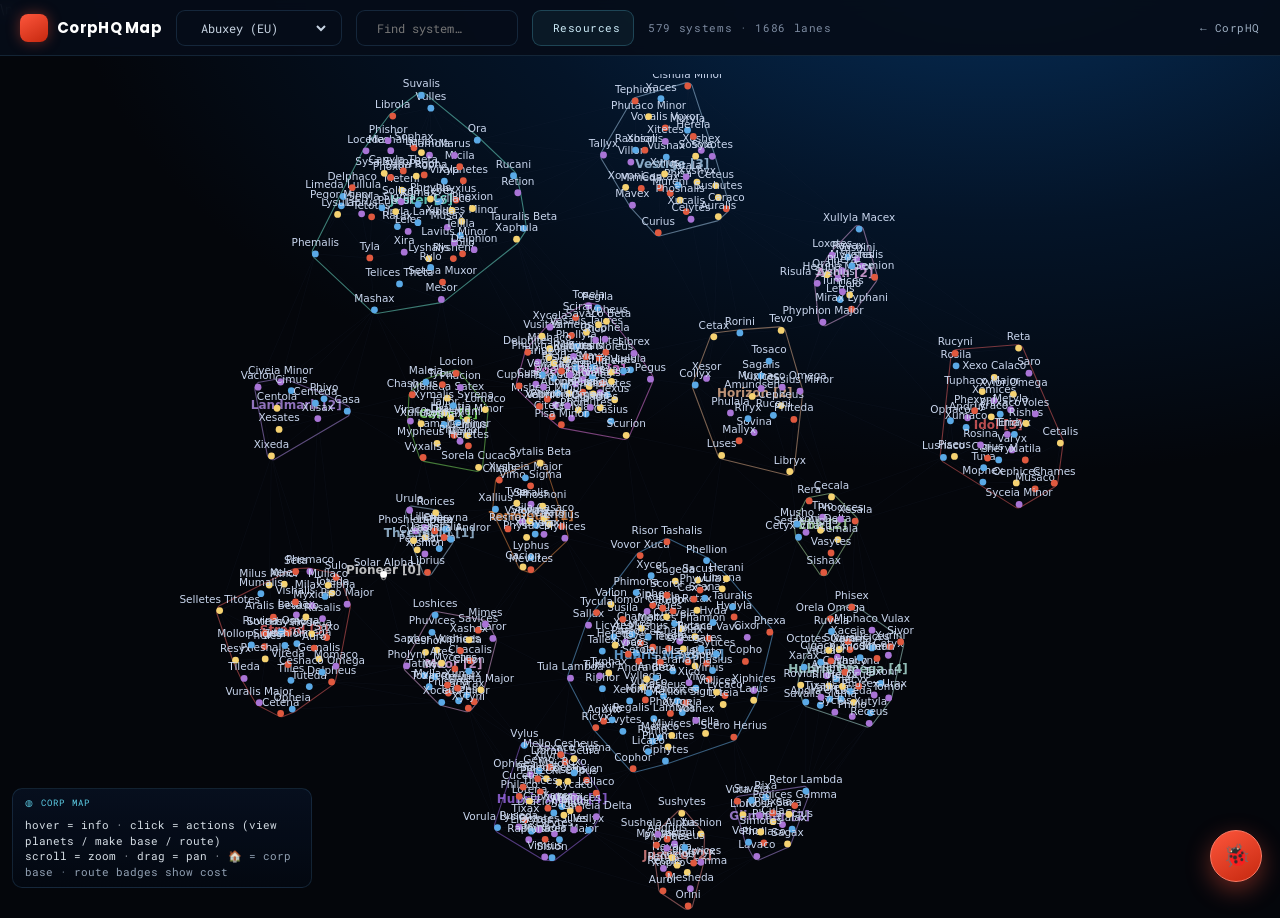
==== commit 9187893c: "Add feedback widget to the map page too (was only on the main app); works signed-out (anon feedback)" ====
--- a/map/index.html
+++ b/map/index.html
@@ -3,6 +3,7 @@
 <head>
 <meta charset="utf-8">
 <meta name="viewport" content="width=device-width, initial-scale=1">
+<script>if(location.protocol==="http:"&&location.hostname.indexOf("localhost")<0&&location.hostname.indexOf("127.")<0){location.replace(location.href.replace(/^http:/,"https:"));}</script>
 <title>CorpHQ — SpaceCraft Galaxy Map</title>\n<link rel="icon" type="image/svg+xml" href="data:image/svg+xml,%3Csvg xmlns=%27http://www.w3.org/2000/svg%27 viewBox=%270 0 64 64%27%3E%3Cpolygon points=%2732,5 55,18.5 55,45.5 32,59 9,45.5 9,18.5%27 fill=%27none%27 stroke=%27%235eb2ff%27 stroke-width=%274%27/%3E%3Ccircle cx=%2732%27 cy=%2732%27 r=%278%27 fill=%27%23a78bfa%27/%3E%3Ccircle cx=%2747%27 cy=%2723%27 r=%274%27 fill=%27%23ffb454%27/%3E%3C/svg%3E">
 <style>
 :root{--bg:#0b0e14;--panel:#161b26;--panel2:#1e2534;--border:#2a3348;--text:#dbe4f5;--dim:#8593ad;--accent:#5eb2ff;--accent2:#ffb454;--good:#4ade80;--bad:#f87171;--chip:#233049;--card:#191f2cf2}
@@ -663,5 +664,22 @@
 authInit();
 </script>
 
+<button id="fbBtn" title="Report a bug or suggest an idea" onclick="fbOpen()" style="position:fixed;right:18px;bottom:18px;z-index:400;width:52px;height:52px;border-radius:50%;background:linear-gradient(150deg,#fd563c,#c6280f);border:1px solid #ff7b66;color:#fff;font-size:22px;cursor:pointer;box-shadow:0 8px 24px rgba(253,86,60,.4)">🐞</button>
+<div id="fbPanel" style="position:fixed;right:18px;bottom:80px;z-index:400;width:320px;max-width:92vw;display:none;background:linear-gradient(180deg,rgba(9,20,38,.98),rgba(5,11,22,.98));border:1px solid rgba(102,224,250,.28);border-radius:14px;box-shadow:0 20px 60px rgba(2,8,20,.6);padding:14px;font-family:Inter,sans-serif">
+  <div style="display:flex;align-items:center;justify-content:space-between;font-weight:600;color:#fff;font-size:15px;margin-bottom:10px">💬 Report a bug / idea<span onclick="fbClose()" style="cursor:pointer;color:#9fb0c4">✕</span></div>
+  <textarea id="fbMsg" placeholder="What's the bug or idea? Be as specific as you like…" style="width:100%;min-height:88px;resize:vertical;background:rgba(6,14,26,.8);border:1px solid rgba(96,165,215,.22);border-radius:10px;color:#eaf3fb;padding:10px 12px;font-size:13px;outline:none;font-family:inherit"></textarea>
+  <label style="display:inline-flex;align-items:center;gap:7px;margin-top:9px;font-family:Roboto Mono,monospace;font-size:11px;color:#9fb0c4;cursor:pointer;border:1px dashed rgba(96,165,215,.3);border-radius:9px;padding:8px 12px">📎 Attach a screenshot<input type="file" id="fbImg" accept="image/*" onchange="fbPreview()" style="display:none"></label>
+  <div id="fbThumb"></div>
+  <button id="fbSend" onclick="fbSend()" style="width:100%;margin-top:10px;padding:11px;border-radius:10px;background:linear-gradient(150deg,#38c6f0,#04aad6);border:1px solid #66e0fa;color:#04121c;font-family:Roboto Mono,monospace;font-size:12px;font-weight:600;letter-spacing:.04em;text-transform:uppercase;cursor:pointer">Send feedback</button>
+  <div id="fbNote" style="min-height:16px;margin-top:8px;font-size:12px;text-align:center;color:#5fe9ce"></div>
+</div>
+<script>
+let _fbImg=null;
+function fbOpen(){document.getElementById('fbPanel').style.display='block';var m=document.getElementById('fbMsg');if(m)m.focus();}
+function fbClose(){document.getElementById('fbPanel').style.display='none';}
+function fbNote(t,bad){var e=document.getElementById('fbNote');if(e){e.textContent=t||'';e.style.color=bad?'#ff9a88':'#5fe9ce';}}
+function fbPreview(){var f=document.getElementById('fbImg').files[0];if(!f){_fbImg=null;document.getElementById('fbThumb').innerHTML='';return;}var rd=new FileReader();rd.onload=function(ev){var img=new Image();img.onload=function(){var max=1200,w=img.width,h=img.height;if(w>max||h>max){var r=Math.min(max/w,max/h);w=Math.round(w*r);h=Math.round(h*r);}var c=document.createElement('canvas');c.width=w;c.height=h;c.getContext('2d').drawImage(img,0,0,w,h);_fbImg=c.toDataURL('image/jpeg',0.72);document.getElementById('fbThumb').innerHTML='<img src="'+_fbImg+'" style="max-width:100%;border-radius:8px;margin-top:8px;border:1px solid rgba(96,165,215,.2)">';};img.src=ev.target.result;};rd.readAsDataURL(f);}
+async function fbSend(){var msg=(document.getElementById('fbMsg').value||'').trim();if(!msg&&!_fbImg){fbNote('Write something or attach a picture first.',true);return;}var btn=document.getElementById('fbSend');btn.disabled=true;btn.textContent='Sending…';var res=null;try{res=await rpc('submit_feedback',{msg:msg,img:_fbImg,page:'map'+location.hash});}catch(e){}if(res&&res.ok){document.getElementById('fbMsg').value='';_fbImg=null;document.getElementById('fbThumb').innerHTML='';var fi=document.getElementById('fbImg');if(fi)fi.value='';fbNote('✓ Thanks! Sent to the team.');setTimeout(fbClose,1500);}else{fbNote('Could not send yet — try again in a moment.',true);}btn.disabled=false;btn.textContent='Send feedback';}
+</script>
 </body>
 </html>
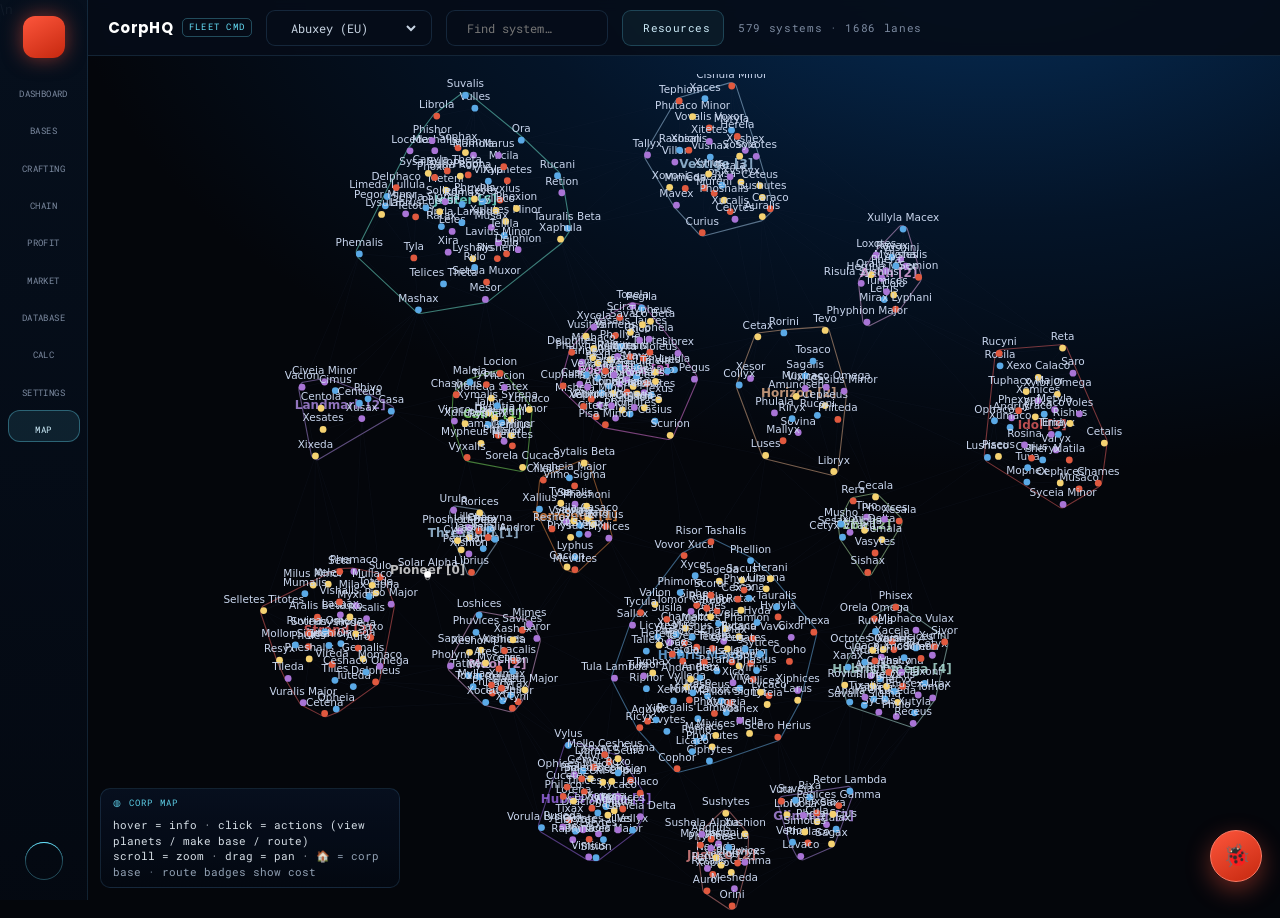
==== commit edbd7e98: "Unify chrome: left rail + shared header on the Map (deep-links to app tabs via ?tab=), remove back l" ====
--- a/map/index.html
+++ b/map/index.html
@@ -112,16 +112,42 @@
 #routeBar{top:64px !important}
 #status{top:70px !important}
 /* system detail card: top accent line */
-#card{position:relative;border:1px solid rgba(102,224,250,.26) !important;border-radius:14px !important;box-shadow:0 30px 80px rgba(2,8,20,.6) !important}
+#card{position:fixed !important;border:1px solid rgba(102,224,250,.26) !important;border-radius:14px !important;box-shadow:0 30px 80px rgba(2,8,20,.6) !important}
 #card::before{content:"";position:absolute;top:0;left:0;right:0;height:2px;background:linear-gradient(90deg,transparent,#66e0fa,transparent);z-index:3}
 /* legend eyebrow */
 #legend .leg-eyebrow{font-family:"Roboto Mono",monospace;font-size:9px;letter-spacing:.14em;color:#66e0fa;margin-bottom:8px;display:block}
 #legend{font-family:"Roboto Mono",monospace !important}
 </style>
+<style id="railStyle">
+#hudRail{position:fixed;left:0;top:0;bottom:0;width:88px;z-index:60;background:linear-gradient(180deg,rgba(6,16,30,.96),rgba(4,9,18,.96));border-right:1px solid rgba(96,165,215,.16);display:flex;flex-direction:column;align-items:center;padding:16px 0 18px;gap:16px;overflow-y:auto}
+#hudRail .hud-logo{width:42px;height:42px;border-radius:12px;flex-shrink:0;background:linear-gradient(150deg,#fd563c,#c6280f);display:flex;align-items:center;justify-content:center;box-shadow:0 0 20px rgba(253,86,60,.5);cursor:pointer}
+#hudRail .hud-logo i{font-size:23px;color:#fff}
+#hudRail .hud-navlist{display:flex;flex-direction:column;gap:5px;width:100%;align-items:center}
+#hudRail .hud-navitem{width:72px;padding:9px 0 7px;border-radius:12px;display:flex;flex-direction:column;align-items:center;gap:5px;cursor:pointer;color:#7d8ba1;border:1px solid transparent;text-decoration:none;transition:.15s}
+#hudRail .hud-navitem i{font-size:20px}
+#hudRail .hud-navitem span{font-family:"Roboto Mono",monospace;font-size:8.5px;letter-spacing:.04em;text-transform:uppercase;text-align:center;line-height:1.1}
+#hudRail .hud-navitem:hover{background:rgba(102,224,250,.08);color:#cfeefb}
+#hudRail .hud-navitem.active{color:#cfeefb;background:rgba(102,224,250,.1);border-color:rgba(102,224,250,.35)}
+#hudRail .hud-radar{margin-top:auto;margin-bottom:2px;width:38px;height:38px;border-radius:50%;border:1px solid rgba(102,224,250,.3);display:flex;align-items:center;justify-content:center;position:relative;flex-shrink:0}
+#hudRail .hud-radar::before{content:"";position:absolute;inset:-1px;border-radius:50%;border-top:1px solid #66e0fa;animation:hud-sweep 3.5s linear infinite}
+#hudRail .hud-radar i{font-size:18px;color:#66e0fa}
+@keyframes hud-sweep{to{transform:rotate(360deg)}}
+#hudRail .hud-signout{width:72px;padding:9px 0 7px;border-radius:12px;display:flex;flex-direction:column;align-items:center;gap:5px;cursor:pointer;color:#7d8ba1;border:1px solid transparent;text-decoration:none;transition:.15s;flex-shrink:0}
+#hudRail .hud-signout i{font-size:20px}
+#hudRail .hud-signout span{font-family:"Roboto Mono",monospace;font-size:8.5px;letter-spacing:.04em;text-transform:uppercase}
+#hudRail .hud-signout:hover{background:rgba(253,86,60,.12);color:#ff9a88;border-color:rgba(253,86,60,.35)}
+#top{left:88px}
+#top .cmdpill{font-family:"Roboto Mono",monospace;font-size:9px;letter-spacing:.14em;color:#66e0fa;border:1px solid rgba(102,224,250,.3);border-radius:5px;padding:2px 6px;white-space:nowrap}
+#legend{left:100px}
+#backBtn{left:100px !important}
+#pickBar{left:88px !important}
+#resPanel{left:88px}
+@media(max-width:820px){ #top{left:0} #legend{left:12px} #backBtn{left:12px !important} #pickBar{left:0 !important} #resPanel{left:0} #hudRail{display:none} }
+</style>
 </head>
 <body>
 <div id="top">
-  <div class="mtitle"><span class="mlogo"><i class="ph-fill ph-shooting-star"></i></span><span class="mword">CorpHQ Map</span></div>
+  <div class="mtitle"><span class="mword">CorpHQ</span><span class="cmdpill">FLEET&nbsp;CMD</span></div>
   <div class="mpill"><i class="ph-fill ph-globe"></i><select id="quadSel"></select></div>
   <div class="mpill"><i class="ph-fill ph-magnifying-glass"></i><input id="sysSearch" placeholder="Find system…" list="sysList"><datalist id="sysList"></datalist></div>
   <button class="mbtn" onclick="toggleRes()"><i class="ph-fill ph-funnel"></i>Resources</button>
@@ -129,8 +155,8 @@
   <span class="mmeta" id="quadInfo"></span>
   <span style="flex:1"></span>
   <span class="mmeta" id="pilotChip" style="cursor:pointer" onclick="changePilot()" title="change pilot name"></span>
-  <a class="mback" href="../">← CorpHQ</a>
 </div>
+<div id="pickBar" style="display:none;position:fixed;top:56px;left:0;right:0;z-index:50;background:linear-gradient(90deg,rgba(95,233,206,.16),rgba(102,224,250,.16));border-bottom:1px solid rgba(95,233,206,.4);color:#dff7ef;font:600 13px/1.3 system-ui;padding:9px 16px;display:none;align-items:center;gap:12px"><i class="ph-fill ph-map-pin-line" style="color:#5fe9ce;font-size:16px"></i><span>Pick a location for your base — open a system or planet, then tap <b>Use this location</b>.</span><span style="flex:1"></span><a href="../?picked=1" style="color:#9fb0c4;text-decoration:none;font-weight:600">Cancel ✕</a></div>
 <div id="resPanel"></div>
 <div id="finder" class="finder"></div>
 <button class="btn sec" id="backBtn" onclick="exitSystem()">← Galaxy</button>
@@ -146,6 +172,8 @@
 const RESOURCE_NAMES = {"aludeposit": "Aluminum Deposit", "aluclusterunderwaternative": "Aluminum Reduction", "aluclusteraquamarine": "Aquamarine", "alutitaneclusteraugurite": "Augurite", "copperclusterazurite": "Azurite", "basaltshell": "Basalt Shell", "aluironclusterbauxite": "Bauxite Rock", "shipwreckdeco05": "Big Intake Vent", "shipwreckblackbox": "Black Box", "bluegranitshell": "Blue Granite Shell", "copperclusternativecopper": "Brassy Outcrop", "waterdeposit": "Brine Pool", "brinegeyser": "Brine Water Geyser", "uraniumvanadiumclustercarnotite": "Carnotite Cluster", "chalcedonyshell": "Chalcedony Shell", "copperclusterchalcocite": "Chalcocite", "copperironclusterchalcopyrite": "Chalcopyrite", "chondriteshell": "Chondrite", "scoriashell": "Cinder", "cinnabar": "Cinnabar", "clayshell": "Clay Shell", "carbonclustercoal": "Coal Clump", "coaldeposit": "Coal Deposit", "platinumclustercooperite": "Cooperite", "copperdeposit": "Copper Deposit", "copperclustercopperstone": "Cupric Stone", "alunuggetdeposit": "Dense Aluminum Deposit", "coppernuggetdeposit": "Dense Copper Deposit", "ironnuggetdeposit": "Dense Iron Deposit", "platnuggetdeposit": "Dense Platinum Deposit", "dres22": "Deposit", "elmeriumclusterelmeritenight": "Elmerite", "aluclusteremerald": "Emerald", "ironclusterironstone": "Ferric Stone", "ironclusternickeliron": "Ferrous Outcrop", "gabbroshell": "Gabbro Shell", "diamondcluster": "Gigantic Diamonds", "granitshell": "Granite Shell", "graphitecluster": "Graphite", "quartzgrey": "Gray Quartz", "shipwrecktitaniumbeam": "Heavy-Duty Beam", "heliumgeyser": "Helium Geyser", "elmeriumclusterelmeriteday": "Hollow Outcrop", "shipwrecksteelhullscraps": "Hull Steel Scraps", "iceshell": "Ice Shell", "shipwreckdeco04": "Intake Vent", "irondeposit": "Iron Deposit", "ironasteroidshell": "Iron Spherule", "shipwreckcoil": "Magnetic Coil", "ironclustermagnetite": "Magnetite", "copperclustermalachite": "Malachite", "mercurygeyser": "Mercury Geyser", "mercurydeposit": "Mercury Pool", "shipwreckironsheet": "Metal Sheet", "shipwreckmicrochip": "Microchip", "shipwreckmotor": "Motor", "obsidianshell": "Obsidian Shell", "opalshell": "Opal Shell", "vanadiumclusterpatronite": "Patronite", "platinumclusterplatinomagnetite": "Plagnetite", "platinumdeposit": "Platinum Deposit", "shipwreckzirconiumtube": "Pressure-tight Tube", "pumiceshell": "Pumice", "pyritedeposit": "Pyrite Deposit", "pyrite": "Pyrite Formation", "radongeyser": "Radon Geyser", "quartzred": "Red Quartz", "rockwoodroot": "Rockwood Root", "shipwreckdeco01": "Round Hatch", "ironclusterspecularite": "S-Iron Cluster", "sandstonedeposit": "Sandstone Deposit", "silicatesandstone": "Sandstone Mound", "ironcarbonclustersiderite": "Siderite", "shipwrecksolarcell": "Solar Cell", "spacewheatroot": "Spacekorn Root", "shipwreckwing01": "Spoilers", "shipwreckwing02": "Spoilers", "shipwreckplate1": "Stainless Plate", "shipwrecksteelscraps": "Steel Scraps", "shipwrecksteelbeam": "Structural Beam", "sulfurdeposit": "Sulfur Deposit", "sulfurstone": "Sulphuric Stone", "shipwrecksystemscraps": "System Scraps", "copperclustertenorite": "Tenorite", "titaneclustertitanite": "Titanite", "titaniumdeposit": "Titanium Deposit", "irontitaneclustertitanomagnetite": "Titanomagnetite", "tungstendeposit": "Tungsten Deposit", "tungstenclusterunderwaternative": "Tungsten Reduction", "aluclusterturquoise": "Turquoise Clump", "aluclusterturquoisestone": "Turquoise Stone", "uraniumclusteruraninite": "Uraninite Outcrop", "vanadiumclustervanadinite": "Vanadinite", "vanadiumdeposit": "Vanadium Deposit", "carbonclustervitrous": "Vitreous Carbon", "vitriolgeyser": "Vitriol Geyser", "vitrioldeposit": "Vitriol Pool", "volcanicshell": "Volcanic Shell", "watergeyser": "Water Geyser", "shipwreckcoppertube": "Watertight Tube", "aluclusterwhitefeldspar": "White Feldspar Mound", "quartzwhite": "White Quartz", "shipwreckwing04": "Wings", "shipwreckwire": "Wire", "irontungstenclusterwolframite": "Wolframite", "zirconiumclusterzircon": "Zircon"};
 const SYNC = { url:'https://echjwaxjgzhsqyhrlvzj.supabase.co', key:'sb_publishable_KrVSX1GtQrCSpmuHaZbEFw_VXBMNW9C' };
 window.QUADS_URL='../data/index.json';
+window.PICK_MODE = /[?&]pick=1/.test(location.search);
+addEventListener('DOMContentLoaded',function(){ if(window.PICK_MODE){ var b=document.getElementById('pickBar'); if(b){ b.style.display='flex'; } } });
 const ICON = id => 'https://cdn.pixel6.tools/spacecraft/images/icons/resources/'+id+'.webp?v=2';
 const $ = s=>document.querySelector(s);
 const esc = s=>String(s??'').replace(/[&<>"]/g,c=>({'&':'&amp;','<':'&lt;','>':'&gt;','"':'&quot;'}[c]));
@@ -158,7 +186,7 @@
 let hoverSys=null, hoverPlanet=null, pinned=null; // pinned = {type:'system'|'planet', sys, planet}
 let resFilter=null, route={a:null,b:null,path:null,cost:0};
 const cv=$('#cv'), ctx=cv.getContext('2d');
-function resize(){ cv.width=innerWidth; cv.height=innerHeight-56; cv.style.marginTop='56px'; draw(); }
+function resize(){ var rw=innerWidth>820?88:0; cv.width=innerWidth-rw; cv.height=innerHeight-56; cv.style.marginTop='56px'; cv.style.marginLeft=rw+'px'; draw(); }
 addEventListener('resize',resize);
 
 /* ---------- data ---------- */
@@ -399,9 +427,8 @@
   const star=STARC[s.star]||'#5aa9e6';
   const _hereSys = pin ? basesHere(s, null) : [];
   const actions = pin?`<div class="actions">
-      <button class="btn" onclick="enterSystem('${s.id}')">👁 View planets</button>
+      <button class="btn warn" style="width:100%" onclick="enterSystem('${s.id}')">🪐 View planets — pick one to ${window.PICK_MODE?'use':'build a base'}</button>
       ${_hereSys.length?`<button class="btn" onclick="viewBaseModal('${s.id}','null')">🏠 See base${_hereSys.length>1?'s':''} (${_hereSys.length})</button>`:''}
-      <button class="btn warn" onclick="openBaseModal('${s.id}',null)">🏠 ${_hereSys.length?'Build another':'Make base'}</button>
       <button class="btn sec" onclick="setRoute('a','${s.id}')">Route A</button>
       <button class="btn sec" onclick="setRoute('b','${s.id}')">Route B</button>
     </div>`:`<div class="actions muted" style="border:none;padding:6px 12px">click system for actions</div>`;
@@ -416,9 +443,12 @@
   const t=TEMPS[p.temp];
   const pname=s.name+' '+(ROMAN[p.i]||p.i+1);
   const _here = pin ? basesHere(s, p.i) : [];
-  const actions = pin ? `<div class="actions">${ _here.length
-      ? `<button class="btn" onclick="viewBaseModal('${s.id}',${p.i})">👁 See base${_here.length>1?'s':''} (${_here.length})</button><button class="btn warn" onclick="openBaseModal('${s.id}',${p.i})">🏠 Build another</button>`
-      : `<button class="btn warn" onclick="openBaseModal('${s.id}',${p.i})">🏠 Make base here</button>` }</div>` : '';
+  const actions = pin ? `<div class="actions">${window.PICK_MODE
+      ? `<button class="btn warn" style="width:100%" onclick="usePick('${s.id}',${p.i})"><i class="ph-fill ph-map-pin-line"></i> Use this location (${esc(pname)})</button>`+(_here.length?`<button class="btn sec" onclick="viewBaseModal('${s.id}',${p.i})">👁 See base${_here.length>1?'s':''} (${_here.length})</button>`:'')
+      : (_here.length
+          ? `<button class="btn" onclick="viewBaseModal('${s.id}',${p.i})">👁 See base${_here.length>1?'s':''} (${_here.length})</button><button class="btn warn" onclick="openBaseModal('${s.id}',${p.i})">🏠 Build another here</button>`
+          : `<button class="btn warn" style="width:100%" onclick="openBaseModal('${s.id}',${p.i})">🏠 Make base here</button>`)
+    }</div>` : '';
   const rows=(arr,title)=>`<div class="grp">${title}</div>`+resRows((arr||[]).slice().sort((a,b)=>(b.d||0)-(a.d||0)).map(r=>[r.id, r.d!=null?r.d:('x'+(r.n||1))]), title.toLowerCase());
   $('#card').innerHTML=`<div class="hd">${t?`<span class="temp" style="color:${t[1]}">${t[0]}</span>`:''}<span class="sect">${esc(s.sector)} [${s.level}]</span>
       <div class="nm">${esc(pname)}</div></div>
@@ -480,6 +510,18 @@
        <a class="btn" href="../" style="text-decoration:none">Manage in planner ↗</a>
      </div>`;
   $('#modal').style.display='flex';
+}
+function usePick(sysId, planetIdx){
+  const s=G.sysById[sysId]; if(!s) return;
+  const planet = (planetIdx!=null && planetIdx!=='null') ? s.name+' '+(ROMAN[planetIdx]||planetIdx+1) : '';
+  // gather this location's deposit/geyser nodes so the planner can suggest only what's actually here
+  var nodes=[], seen={};
+  var src = (planetIdx!=null && planetIdx!=='null') ? [s.planets.find(function(p){return p.i===planetIdx;})] : s.planets;
+  src.forEach(function(pp){ if(!pp) return; ['dep','gey'].forEach(function(k){ (pp[k]||[]).forEach(function(r){ if(!seen[r.id]){ seen[r.id]=1; nodes.push({id:r.id, name:pretty(r.id), kind:k, d:r.d||0}); } }); }); });
+  const sel=document.getElementById('quadSel');
+  const loc={ quadrant: sel?sel.value:'', system:s.name, planet:planet, coords:'', nodes:nodes };
+  try{ localStorage.setItem('corp:pickloc', JSON.stringify(loc)); }catch(e){}
+  location.href='../?picked=1';
 }
 function openBaseModal(sysId, planetIdx){
   if(!window.CORP){ openAuth(); return; }
@@ -664,22 +706,33 @@
 authInit();
 </script>
 
-<button id="fbBtn" title="Report a bug or suggest an idea" onclick="fbOpen()" style="position:fixed;right:18px;bottom:18px;z-index:400;width:52px;height:52px;border-radius:50%;background:linear-gradient(150deg,#fd563c,#c6280f);border:1px solid #ff7b66;color:#fff;font-size:22px;cursor:pointer;box-shadow:0 8px 24px rgba(253,86,60,.4)">🐞</button>
-<div id="fbPanel" style="position:fixed;right:18px;bottom:80px;z-index:400;width:320px;max-width:92vw;display:none;background:linear-gradient(180deg,rgba(9,20,38,.98),rgba(5,11,22,.98));border:1px solid rgba(102,224,250,.28);border-radius:14px;box-shadow:0 20px 60px rgba(2,8,20,.6);padding:14px;font-family:Inter,sans-serif">
-  <div style="display:flex;align-items:center;justify-content:space-between;font-weight:600;color:#fff;font-size:15px;margin-bottom:10px">💬 Report a bug / idea<span onclick="fbClose()" style="cursor:pointer;color:#9fb0c4">✕</span></div>
-  <textarea id="fbMsg" placeholder="What's the bug or idea? Be as specific as you like…" style="width:100%;min-height:88px;resize:vertical;background:rgba(6,14,26,.8);border:1px solid rgba(96,165,215,.22);border-radius:10px;color:#eaf3fb;padding:10px 12px;font-size:13px;outline:none;font-family:inherit"></textarea>
-  <label style="display:inline-flex;align-items:center;gap:7px;margin-top:9px;font-family:Roboto Mono,monospace;font-size:11px;color:#9fb0c4;cursor:pointer;border:1px dashed rgba(96,165,215,.3);border-radius:9px;padding:8px 12px">📎 Attach a screenshot<input type="file" id="fbImg" accept="image/*" onchange="fbPreview()" style="display:none"></label>
-  <div id="fbThumb"></div>
-  <button id="fbSend" onclick="fbSend()" style="width:100%;margin-top:10px;padding:11px;border-radius:10px;background:linear-gradient(150deg,#38c6f0,#04aad6);border:1px solid #66e0fa;color:#04121c;font-family:Roboto Mono,monospace;font-size:12px;font-weight:600;letter-spacing:.04em;text-transform:uppercase;cursor:pointer">Send feedback</button>
-  <div id="fbNote" style="min-height:16px;margin-top:8px;font-size:12px;text-align:center;color:#5fe9ce"></div>
+<button id="crBug" title="Report a bug or suggest an idea" onclick="crBugOpen()" style="position:fixed;right:18px;bottom:18px;z-index:2147483000;width:52px;height:52px;border-radius:50%;background:linear-gradient(150deg,#fd563c,#c6280f);border:1px solid #ff7b66;color:#fff;font-size:22px;cursor:pointer;box-shadow:0 8px 24px rgba(253,86,60,.4)">🐞</button>
+<div id="crBugPanel" style="position:fixed;right:18px;bottom:80px;z-index:2147483000;width:320px;max-width:92vw;display:none;background:linear-gradient(180deg,rgba(9,20,38,.98),rgba(5,11,22,.98));border:1px solid rgba(102,224,250,.28);border-radius:14px;box-shadow:0 20px 60px rgba(2,8,20,.6);padding:14px;font-family:Inter,sans-serif">
+  <div style="display:flex;align-items:center;justify-content:space-between;font-weight:600;color:#fff;font-size:15px;margin-bottom:10px">💬 Report a bug / idea<span onclick="crBugClose()" style="cursor:pointer;color:#9fb0c4">✕</span></div>
+  <textarea id="crBugMsg" placeholder="What's the bug or idea? Be as specific as you like…" style="width:100%;min-height:88px;resize:vertical;background:rgba(6,14,26,.8);border:1px solid rgba(96,165,215,.22);border-radius:10px;color:#eaf3fb;padding:10px 12px;font-size:13px;outline:none;font-family:inherit"></textarea>
+  <label style="display:inline-flex;align-items:center;gap:7px;margin-top:9px;font-family:Roboto Mono,monospace;font-size:11px;color:#9fb0c4;cursor:pointer;border:1px dashed rgba(96,165,215,.3);border-radius:9px;padding:8px 12px">📎 Attach a screenshot<input type="file" id="crBugImg" accept="image/*" onchange="crBugPreview()" style="display:none"></label>
+  <div id="crBugThumb"></div>
+  <button id="crBugSend" onclick="crBugSend()" style="width:100%;margin-top:10px;padding:11px;border-radius:10px;background:linear-gradient(150deg,#38c6f0,#04aad6);border:1px solid #66e0fa;color:#04121c;font-family:Roboto Mono,monospace;font-size:12px;font-weight:600;letter-spacing:.04em;text-transform:uppercase;cursor:pointer">Send feedback</button>
+  <div id="crBugNote" style="min-height:16px;margin-top:8px;font-size:12px;text-align:center;color:#5fe9ce"></div>
 </div>
 <script>
-let _fbImg=null;
-function fbOpen(){document.getElementById('fbPanel').style.display='block';var m=document.getElementById('fbMsg');if(m)m.focus();}
-function fbClose(){document.getElementById('fbPanel').style.display='none';}
-function fbNote(t,bad){var e=document.getElementById('fbNote');if(e){e.textContent=t||'';e.style.color=bad?'#ff9a88':'#5fe9ce';}}
-function fbPreview(){var f=document.getElementById('fbImg').files[0];if(!f){_fbImg=null;document.getElementById('fbThumb').innerHTML='';return;}var rd=new FileReader();rd.onload=function(ev){var img=new Image();img.onload=function(){var max=1200,w=img.width,h=img.height;if(w>max||h>max){var r=Math.min(max/w,max/h);w=Math.round(w*r);h=Math.round(h*r);}var c=document.createElement('canvas');c.width=w;c.height=h;c.getContext('2d').drawImage(img,0,0,w,h);_fbImg=c.toDataURL('image/jpeg',0.72);document.getElementById('fbThumb').innerHTML='<img src="'+_fbImg+'" style="max-width:100%;border-radius:8px;margin-top:8px;border:1px solid rgba(96,165,215,.2)">';};img.src=ev.target.result;};rd.readAsDataURL(f);}
-async function fbSend(){var msg=(document.getElementById('fbMsg').value||'').trim();if(!msg&&!_fbImg){fbNote('Write something or attach a picture first.',true);return;}var btn=document.getElementById('fbSend');btn.disabled=true;btn.textContent='Sending…';var res=null;try{res=await rpc('submit_feedback',{msg:msg,img:_fbImg,page:'map'+location.hash});}catch(e){}if(res&&res.ok){document.getElementById('fbMsg').value='';_fbImg=null;document.getElementById('fbThumb').innerHTML='';var fi=document.getElementById('fbImg');if(fi)fi.value='';fbNote('✓ Thanks! Sent to the team.');setTimeout(fbClose,1500);}else{fbNote('Could not send yet — try again in a moment.',true);}btn.disabled=false;btn.textContent='Send feedback';}
+let _crBugImg=null;
+function crBugOpen(){document.getElementById('crBugPanel').style.display='block';var m=document.getElementById('crBugMsg');if(m)m.focus();}
+function crBugClose(){document.getElementById('crBugPanel').style.display='none';}
+function crBugNote(t,bad){var e=document.getElementById('crBugNote');if(e){e.textContent=t||'';e.style.color=bad?'#ff9a88':'#5fe9ce';}}
+function crBugPreview(){var f=document.getElementById('crBugImg').files[0];if(!f){_crBugImg=null;document.getElementById('crBugThumb').innerHTML='';return;}var rd=new FileReader();rd.onload=function(ev){var img=new Image();img.onload=function(){var max=1200,w=img.width,h=img.height;if(w>max||h>max){var r=Math.min(max/w,max/h);w=Math.round(w*r);h=Math.round(h*r);}var c=document.createElement('canvas');c.width=w;c.height=h;c.getContext('2d').drawImage(img,0,0,w,h);_crBugImg=c.toDataURL('image/jpeg',0.72);document.getElementById('crBugThumb').innerHTML='<img src="'+_crBugImg+'" style="max-width:100%;border-radius:8px;margin-top:8px;border:1px solid rgba(96,165,215,.2)">';};img.src=ev.target.result;};rd.readAsDataURL(f);}
+async function crBugSend(){var msg=(document.getElementById('crBugMsg').value||'').trim();if(!msg&&!_crBugImg){crBugNote('Write something or attach a picture first.',true);return;}var btn=document.getElementById('crBugSend');btn.disabled=true;btn.textContent='Sending…';var res=null;try{res=await rpc('submit_feedback',{msg:msg,img:_crBugImg,page:'map'+location.hash});}catch(e){}if(res&&res.ok){document.getElementById('crBugMsg').value='';_crBugImg=null;document.getElementById('crBugThumb').innerHTML='';var fi=document.getElementById('crBugImg');if(fi)fi.value='';crBugNote('✓ Thanks! Sent to the team.');setTimeout(crBugClose,1500);}else{crBugNote('Could not send yet — try again in a moment.',true);}btn.disabled=false;btn.textContent='Send feedback';}
 </script>
+<script>(function(){
+  var ICON={dashboard:'squares-four',bases:'planet',planner:'flask',chain:'flow-arrow',profit:'trend-up',market:'currency-circle-dollar',database:'database',settings:'gear-six',calc:'calculator'};
+  var TABS=[['dashboard','Dashboard'],['bases','Bases'],['planner','Crafting'],['chain','Chain'],['profit','Profit'],['market','Market'],['database','Database'],['calc','Calc'],['settings','Settings']];
+  var rail=document.createElement('nav'); rail.id='hudRail';
+  var items=TABS.map(function(t){return '<a class="hud-navitem" href="../?tab='+t[0]+'"><i class="ph-fill ph-'+(ICON[t[0]]||'circle')+'"></i><span>'+t[1]+'</span></a>';}).join('');
+  items+='<a class="hud-navitem active" href="javascript:void(0)"><i class="ph-fill ph-map-trifold"></i><span>Map</span></a>';
+  rail.innerHTML='<div class="hud-logo" title="CorpHQ home" onclick="location.href=\'../\'"><i class="ph-fill ph-shooting-star"></i></div><div class="hud-navlist">'+items+'</div><div class="hud-radar"><i class="ph-fill ph-broadcast"></i></div><a class="hud-signout" href="javascript:void(0)" title="Sign out"><i class="ph-fill ph-sign-out"></i><span>Exit</span></a>';
+  document.body.appendChild(rail);
+  rail.querySelector('.hud-signout').onclick=function(){ try{ Object.keys(localStorage).forEach(function(k){ if(/^sb-.*auth-token$/.test(k)||k.indexOf('supabase.auth')===0) localStorage.removeItem(k); }); }catch(e){} location.href='../?out='+Date.now(); };
+  try{ var authed=Object.keys(localStorage).some(function(k){return /^sb-.*auth-token$/.test(k);}); if(!authed){ var so=rail.querySelector('.hud-signout'); if(so) so.style.display='none'; } }catch(e){}
+})();</script>
 </body>
 </html>
